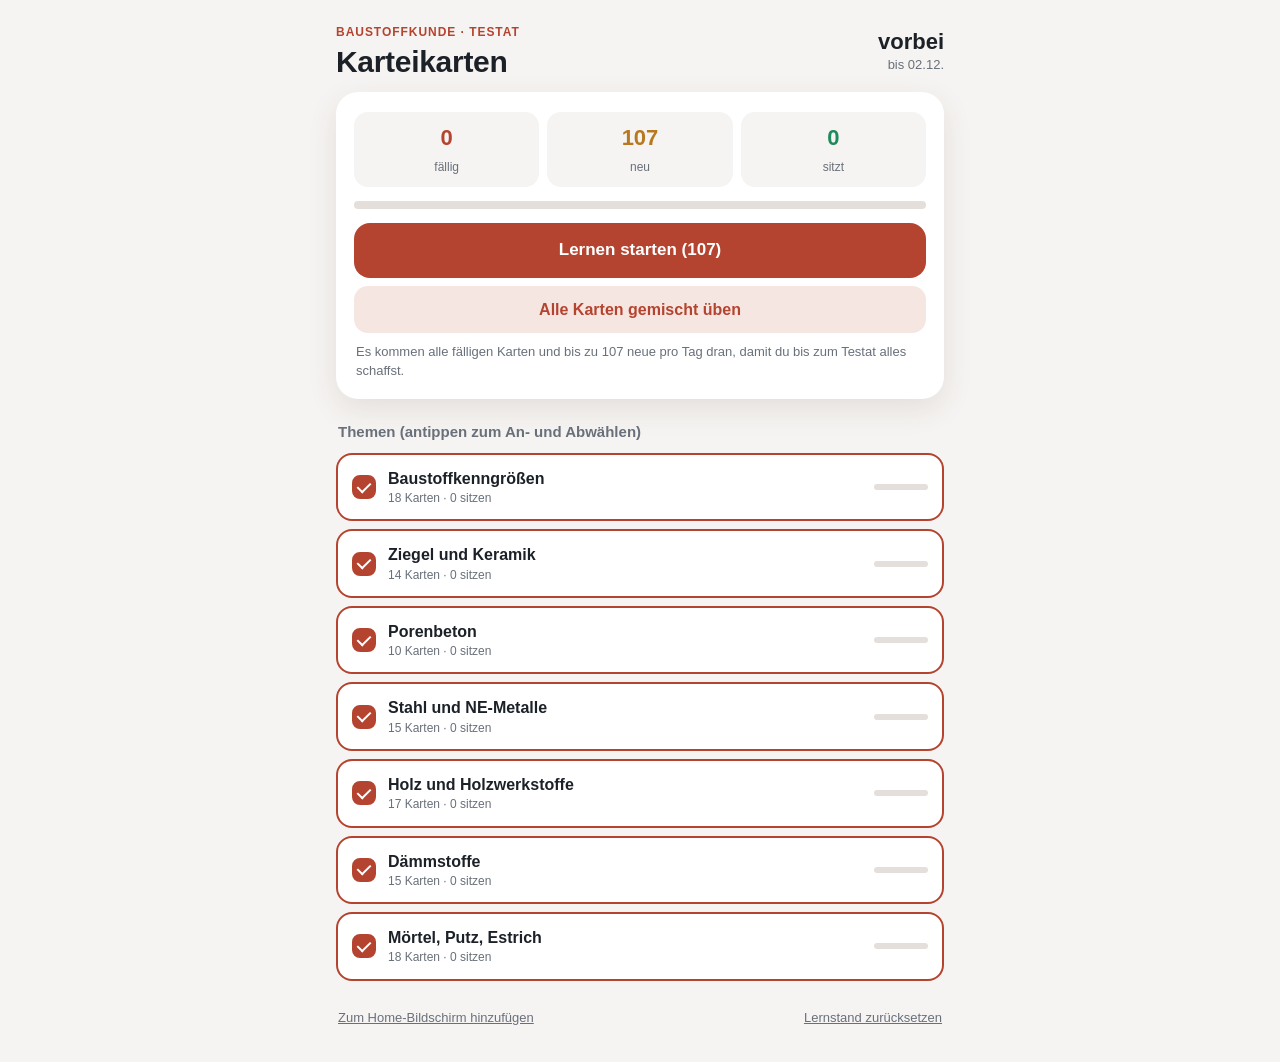
==== karteikarten/index.html @ 339625f4 "Karteikarten fürs Baustoffkunde-Testat als eigene Seite (/karteikarten/) Eigenständige Lernseite mit" ====
<!doctype html>
<html lang="de">
<head>
<meta charset="utf-8">
<meta name="viewport" content="width=device-width, initial-scale=1, viewport-fit=cover">
<title>BK Karteikarten</title>
<meta name="description" content="Karteikarten fürs Baustoffkunde-Testat mit Wiederholung nach Lernstand">
<meta name="theme-color" content="#f6f4f2" media="(prefers-color-scheme: light)">
<meta name="theme-color" content="#16181c" media="(prefers-color-scheme: dark)">
<meta name="apple-mobile-web-app-capable" content="yes">
<meta name="mobile-web-app-capable" content="yes">
<meta name="apple-mobile-web-app-status-bar-style" content="default">
<meta name="apple-mobile-web-app-title" content="BK Karten">
<link rel="apple-touch-icon" href="icon-180.png">
<link rel="icon" href="icon-180.png">
<link rel="manifest" href="manifest.json">
<style>
:root{
  --bg:#f6f4f2; --card:#ffffff; --ink:#1c2128; --muted:#69707a; --line:#e4dfda;
  --acc:#b4442f; --acc-soft:#f6e6e2; --ok:#1f8a5b; --ok-soft:#e1f3ea; --mid:#b7791f; --mid-soft:#f8eed9;
  --bad:#c0392b; --bad-soft:#f9e3e0; --shadow:0 10px 30px rgba(60,40,30,.10);
}
@media (prefers-color-scheme: dark){
  :root{ --bg:#16181c; --card:#22262c; --ink:#eceef1; --muted:#a3a9b2; --line:#33383f;
    --acc:#e0775f; --acc-soft:#3a2723; --ok:#4cc28d; --ok-soft:#1d3329; --mid:#e0a94a; --mid-soft:#382e1c;
    --bad:#ef7a6c; --bad-soft:#3b2421; --shadow:0 10px 30px rgba(0,0,0,.35); }
}
*{box-sizing:border-box;-webkit-tap-highlight-color:transparent}
html,body{margin:0;background:var(--bg);color:var(--ink);font:16px/1.45 -apple-system,BlinkMacSystemFont,"Segoe UI",Roboto,sans-serif}
body{min-height:100vh;min-height:100dvh;padding:env(safe-area-inset-top) 0 env(safe-area-inset-bottom)}
.wrap{max-width:640px;margin:0 auto;padding:18px 16px 28px}
button{font:inherit;color:inherit;cursor:pointer;border:0;background:none}
.view{display:none;animation:fade .35s ease}
.view.on{display:block}
@keyframes fade{from{opacity:0;transform:translateY(8px)}to{opacity:1;transform:none}}

/* Start */
.top{display:flex;align-items:center;justify-content:space-between;gap:12px;margin:6px 0 14px}
.kicker{font-size:12px;letter-spacing:.08em;text-transform:uppercase;color:var(--acc);font-weight:700}
h1{font-size:30px;line-height:1.1;margin:4px 0 0;letter-spacing:-.01em}
.count{font-size:13px;color:var(--muted);text-align:right;line-height:1.3}
.count b{display:block;font-size:22px;color:var(--ink)}
.hero{background:var(--card);border-radius:22px;padding:18px;box-shadow:var(--shadow);margin-bottom:16px}
.stats{display:flex;gap:8px;margin:2px 0 14px}
.stat{flex:1;border-radius:14px;padding:10px 8px;text-align:center;background:var(--bg)}
.stat b{display:block;font-size:22px;font-variant-numeric:tabular-nums}
.stat span{font-size:12px;color:var(--muted)}
.stat.due b{color:var(--acc)} .stat.new b{color:var(--mid)} .stat.done b{color:var(--ok)}
.bar{height:8px;border-radius:8px;background:var(--line);overflow:hidden;margin-bottom:14px}
.bar i{display:block;height:100%;background:linear-gradient(90deg,var(--acc),var(--mid));width:0;transition:width .6s ease}
.big{width:100%;padding:15px;border-radius:16px;background:var(--acc);color:#fff;font-weight:700;font-size:17px;transition:transform .15s}
.big:active{transform:scale(.98)}
.big[disabled]{opacity:.45}
.sub{width:100%;padding:12px;border-radius:14px;margin-top:8px;background:var(--acc-soft);color:var(--acc);font-weight:600}
.hint{font-size:13px;color:var(--muted);margin:10px 2px 0}
h2{font-size:15px;margin:22px 2px 10px;color:var(--muted);font-weight:600}
.topics{display:grid;gap:8px}
.topic{display:flex;align-items:center;gap:12px;background:var(--card);border-radius:16px;padding:12px 14px;text-align:left;border:2px solid transparent;transition:border-color .2s,transform .15s}
.topic:active{transform:scale(.99)}
.topic.sel{border-color:var(--acc)}
.chk{width:24px;height:24px;border-radius:8px;border:2px solid var(--line);flex:none;display:grid;place-items:center;transition:.2s}
.topic.sel .chk{background:var(--acc);border-color:var(--acc)}
.topic.sel .chk:after{content:"";width:6px;height:11px;border:solid #fff;border-width:0 2.5px 2.5px 0;transform:rotate(45deg) translate(-1px,-1px)}
.tn{flex:1;font-weight:600}
.tm{font-size:12px;color:var(--muted);font-weight:500;display:block}
.mini{width:54px;height:6px;border-radius:6px;background:var(--line);overflow:hidden;flex:none}
.mini i{display:block;height:100%;background:var(--ok)}
.links{display:flex;justify-content:space-between;gap:10px;margin-top:22px;font-size:13px}
.links button{color:var(--muted);text-decoration:underline;padding:6px 2px}

/* Lernen */
.lhead{display:flex;align-items:center;gap:10px;margin:4px 0 12px}
.back{width:40px;height:40px;border-radius:12px;background:var(--card);display:grid;place-items:center;box-shadow:var(--shadow);flex:none}
.back svg{width:20px;height:20px}
.prog{flex:1}
.prog .bar{margin:0}
.ptext{font-size:12px;color:var(--muted);margin-top:4px;display:flex;justify-content:space-between}
.stage{perspective:1400px;margin-top:6px}
.fc{position:relative;width:100%;min-height:min(62vh,520px);transform-style:preserve-3d;transition:transform .55s cubic-bezier(.2,.8,.2,1);cursor:pointer}
.fc.flip{transform:rotateY(180deg)}
.face{position:absolute;inset:0;backface-visibility:hidden;-webkit-backface-visibility:hidden;background:var(--card);border-radius:24px;box-shadow:var(--shadow);padding:22px 20px;display:flex;flex-direction:column;overflow:auto}
.face.back2{transform:rotateY(180deg)}
.tag{font-size:12px;font-weight:700;letter-spacing:.06em;text-transform:uppercase;color:var(--acc);display:flex;justify-content:space-between;gap:8px}
.tag em{font-style:normal;color:var(--muted);font-weight:600;text-transform:none;letter-spacing:0}
.q{font-size:22px;font-weight:700;line-height:1.3;margin:auto 0;padding:18px 0}
.tap{font-size:13px;color:var(--muted);text-align:center}
.qs{font-size:15px;font-weight:600;color:var(--muted);margin:10px 0 12px;padding-bottom:12px;border-bottom:1px solid var(--line)}
.a{margin:0;padding-left:1.1em;font-size:17px}
.a li{margin:7px 0}
.a b{color:var(--acc)}
.rate{display:grid;grid-template-columns:repeat(3,1fr);gap:8px;margin-top:14px;opacity:0;transform:translateY(10px);pointer-events:none;transition:.3s}
.rate.on{opacity:1;transform:none;pointer-events:auto}
.rate button{padding:13px 6px;border-radius:15px;font-weight:700;font-size:15px;line-height:1.15;transition:transform .12s}
.rate button:active{transform:scale(.96)}
.rate small{display:block;font-weight:500;font-size:11px;opacity:.8;margin-top:2px}
.r0{background:var(--bad-soft);color:var(--bad)} .r1{background:var(--mid-soft);color:var(--mid)} .r2{background:var(--ok-soft);color:var(--ok)}
.showbtn{margin-top:14px}
.fin{text-align:center;padding:40px 10px}
.fin .em{font-size:56px;line-height:1}
.fin h3{font-size:24px;margin:14px 0 6px}
.fin p{color:var(--muted);margin:0 0 20px}
@media (prefers-reduced-motion: reduce){*{animation:none!important;transition:none!important}}
@media (min-width:700px){ .q{font-size:26px} .a{font-size:18px} }
</style>
</head>
<body>
<div class="wrap">

<section id="home" class="view on">
  <div class="top">
    <div><div class="kicker">Baustoffkunde · Testat</div><h1>Karteikarten</h1></div>
    <div class="count"><b id="days">–</b>bis 02.12.</div>
  </div>
  <div class="hero">
    <div class="stats">
      <div class="stat due"><b id="sDue">0</b><span>fällig</span></div>
      <div class="stat new"><b id="sNew">0</b><span>neu</span></div>
      <div class="stat done"><b id="sKnown">0</b><span>sitzt</span></div>
    </div>
    <div class="bar"><i id="bAll"></i></div>
    <button class="big" id="go">Lernen starten</button>
    <button class="sub" id="free">Alle Karten gemischt üben</button>
    <p class="hint" id="hint"></p>
  </div>
  <h2>Themen (antippen zum An- und Abwählen)</h2>
  <div class="topics" id="topics"></div>
  <div class="links">
    <button id="howto">Zum Home-Bildschirm hinzufügen</button>
    <button id="reset">Lernstand zurücksetzen</button>
  </div>
</section>

<section id="learn" class="view">
  <div class="lhead">
    <button class="back" id="home2" aria-label="Zurück"><svg viewBox="0 0 24 24" fill="none" stroke="currentColor" stroke-width="2.4" stroke-linecap="round" stroke-linejoin="round"><path d="M15 18l-6-6 6-6"/></svg></button>
    <div class="prog"><div class="bar"><i id="bSess"></i></div><div class="ptext"><span id="pLeft"></span><span id="pMode"></span></div></div>
  </div>
  <div id="cardArea">
    <div class="stage"><div class="fc" id="fc">
      <div class="face front"><div class="tag"><span id="tTopic"></span><em id="tBox"></em></div><div class="q" id="tQ"></div><div class="tap">Antippen zum Umdrehen</div></div>
      <div class="face back2"><div class="tag"><span id="tTopic2"></span></div><div class="qs" id="tQ2"></div><ul class="a" id="tA"></ul></div>
    </div></div>
    <button class="big showbtn" id="show">Antwort zeigen</button>
    <div class="rate" id="rate">
      <button class="r0" data-r="0">Nochmal<small>gleich wieder</small></button>
      <button class="r1" data-r="1">Unsicher<small>morgen</small></button>
      <button class="r2" data-r="2">Gewusst<small id="nextInt">später</small></button>
    </div>
  </div>
  <div class="fin" id="doneBox" hidden>
    <div class="em">🎉</div>
    <h3>Für heute geschafft!</h3>
    <p id="doneTxt"></p>
    <button class="big" id="home3">Zur Übersicht</button>
  </div>
</section>

<section id="help" class="view">
  <div class="lhead"><button class="back" id="home4" aria-label="Zurück"><svg viewBox="0 0 24 24" fill="none" stroke="currentColor" stroke-width="2.4" stroke-linecap="round" stroke-linejoin="round"><path d="M15 18l-6-6 6-6"/></svg></button><b>Auf den Home-Bildschirm</b></div>
  <div class="hero">
    <p><b>iPhone / iPad (Safari):</b></p>
    <ol><li>Unten auf das Teilen-Symbol tippen (Quadrat mit Pfeil nach oben).</li><li>„Zum Home-Bildschirm“ wählen.</li><li>„Hinzufügen“ tippen.</li></ol>
    <p><b>Android (Chrome):</b> Menü ⋮ → „Zum Startbildschirm hinzufügen“.</p>
    <p class="hint">Dein Lernstand wird nur auf diesem Gerät gespeichert. Öffne die Karten immer über dasselbe Symbol, dann bleibt alles erhalten. Einmal geladen, klappt es auch offline.</p>
  </div>
</section>

</div>
<script>
const DECKS = [{"key": "01", "name": "Baustoffkenngrößen", "cards": [["Welche drei Dichten unterscheidet man bei Baustoffen?", ["**Reindichte**: Masse / Volumen **ohne** Poren (nur Feststoff)", "**Rohdichte**: Masse / Volumen **mit** Poren (ganzer Körper)", "**Schüttdichte**: Masse / Volumen einer **losen Schüttung** inkl. Zwischenräume", "Immer ρ = m / V, nur das Volumen ist jeweils anders definiert"]], ["Wie hängen Reindichte, Rohdichte und Porosität zusammen?", ["Je mehr Poren, desto weiter liegt die Rohdichte unter der Reindichte", "Ohne Poren: Rohdichte = Reindichte", "Porosität = 1 − Rohdichte / Reindichte"]], ["Was ist die hygroskopische Ausgleichsfeuchte?", ["Feuchtegehalt, den ein poröser Baustoff **aus der Luft** (Wasserdampf) aufnimmt", "Stellt sich im **Gleichgewicht** mit dem Umgebungsklima ein (rel. Luftfeuchte, Temperatur)", "Höhere Luftfeuchte → höhere Ausgleichsfeuchte", "Ohne Kontakt zu flüssigem Wasser (Sorption)"]], ["Porenanteil wird erhöht: Was wird besser bzw. größer?", ["Wärmedämmung ↑ (ruhende Luft in Poren)", "Leichtigkeit / Handhabung ↑ (geringere Rohdichte)", "Bearbeitbarkeit ↑ (sägen, bohren)", "Wasseraufnahme ↑ (bei offenen Poren)"]], ["Porenanteil wird erhöht: Was wird schlechter bzw. kleiner?", ["Rohdichte ↓", "Druckfestigkeit ↓", "Wärmeleitfähigkeit ↓ (das ist gut für die Dämmung!)", "Wärmespeicherfähigkeit ↓", "Schallschutz (Luftschall) ↓", "Frostwiderstand meist ↓"]], ["Steigende Rohdichte: Was passiert mit Wärmedämmung, Wärmeleitfähigkeit und Druckfestigkeit?", ["Wärmedämmung **nimmt ab**", "Wärmeleitfähigkeit **nimmt zu**", "Druckfestigkeit **nimmt zu** (bei sinkender Rohdichte nimmt sie ab)"]], ["Was ist der μ-Wert?", ["**Wasserdampf-Diffusionswiderstandszahl**", "Gibt an, wievielmal dichter ein Stoff gegen Wasserdampf ist als ruhende Luft", "Luft hat μ = 1; je größer μ, desto dampfdichter"]], ["Was ist der sd-Wert?", ["**Wasserdampfdiffusionsäquivalente Luftschichtdicke**: sd = μ · d", "So dick müsste eine ruhende Luftschicht sein, um gleich viel Dampf zu bremsen", "Großer sd-Wert = dampfdicht (Dampfbremse/-sperre)", "Kleiner sd-Wert = diffusionsoffen"]], ["Wie ermittelt man im Labor den sd-Wert eines Anstrichs samt Putz?", ["**Becherverfahren** (Dry-cup / Wet-cup)", "Probe dicht auf ein Prüfgefäß setzen (Ränder abdichten)", "Innen ein anderes Klima als außen (Trockenmittel bzw. Wasser/Salzlösung) → Dampfdruckgefälle", "Gefäß in festen Abständen **wiegen**", "Aus Massenänderung pro Zeit → Diffusionsstrom → μ und sd"]], ["Becherverfahren: Die Probe verliert bzw. gewinnt deutlich an Gewicht. Hoher oder niedriger sd-Wert?", ["Deutliche Gewichtsänderung = viel Dampf geht durch", "→ **niedriger sd-Wert** (diffusionsoffen)", "Kaum Änderung → hoher sd-Wert (dampfdicht)"]], ["Beschreibe die Darr-Wäge-Methode (z. B. feuchter Kalksandstein).", ["Probe entnehmen, luftdicht verpacken, **feucht wiegen**", "Im Trockenschrank bis zur **Massenkonstanz darren**, dann trocken wiegen", "**Feuchtegehalt** = Wasser / Trockenmasse", "Probe danach bis zur Sättigung wässern und wiegen → **Sättigungsfeuchte**", "**Durchfeuchtungsgrad** = Feuchtegehalt / Sättigungsfeuchte"]], ["Feuchtegehalt, Sättigungsfeuchte, Durchfeuchtungsgrad: Was ist was?", ["**Feuchtegehalt**: aktuell enthaltenes Wasser bezogen auf die Trockenmasse", "**Sättigungsfeuchte**: maximal aufnehmbares Wasser (alle zugänglichen Poren voll)", "**Durchfeuchtungsgrad**: wie viel Prozent der möglichen Wassermenge drin sind"]], ["Kapillare Wasseraufnahme vs. Gesamtwasseraufnahme: Unterschied?", ["**Kapillar**: Probe steht mit der Unterseite im Wasser und saugt es hoch, wird regelmäßig gewogen", "**Gesamt (Sättigung)**: Probe wird komplett durchfeuchtet, bis sie nichts mehr aufnimmt"]], ["Welche Einflüsse schädigen Natursteine?", ["**Frost-Tau-Wechsel**: Wasser gefriert in Poren, dehnt sich aus, sprengt", "**Salze**: Kristallisationsdruck in den Poren", "**Saurer Regen / Luftschadstoffe** (z. B. Gipsbildung bei Kalkstein, Marmor)", "Feuchte, Temperaturwechsel", "Biologisch: Algen, Flechten, Wurzeln", "Erosion durch Wind, Wasser, Abrieb"]], ["Welchen Einfluss hat der Faserverlauf auf die Festigkeit?", ["Baustoff ist **anisotrop** (richtungsabhängig)", "**Parallel** zur Faser: hohe Festigkeit", "**Quer** zur Faser: deutlich geringere Festigkeit", "Beispiele: Holz, geschichtetes Gestein (Lagerhaftigkeit)", "→ So einbauen, dass die Hauptlast in Faserrichtung wirkt"]], ["Isotrop vs. anisotrop?", ["**Isotrop**: Eigenschaften in alle Richtungen gleich (z. B. Stahl, Glas)", "**Anisotrop**: richtungsabhängig (z. B. Holz, Schiefer)"]], ["Nenne lastabhängige Verformungen.", ["**Elastisch**: geht nach Entlastung vollständig zurück", "**Plastisch**: bleibt nach Entlastung bestehen", "**Kriechen**: Verformung wächst unter Dauerlast mit der Zeit weiter (z. B. Beton, Holz)", "**Relaxation**: Spannung baut sich bei gleicher Verformung ab"]], ["Nenne lastunabhängige Verformungen.", ["**Schwinden / Quellen**: durch Feuchteabgabe / -aufnahme", "**Temperaturdehnung**: Ausdehnen bei Wärme, Verkürzen bei Kälte", "Chemisch bedingt (z. B. Carbonatisierungsschwinden)"]]]}, {"key": "02", "name": "Ziegel und Keramik", "cards": [["Was sind keramische Baustoffe und wie entstehen sie grundsätzlich?", ["Aus **Ton / Lehm** geformt, getrocknet und **gebrannt**", "Durch das Brennen formstabil und nicht mehr wasserlöslich"]], ["Was passiert beim Sintern?", ["Bei hoher Brenntemperatur schmelzen Teile des Scherbens an", "Die Schmelze **verschließt die Poren** → Scherben wird dicht und fest"]], ["Unter vs. über der Sintergrenze gebrannt: Druckfestigkeit und Wasseraufnahme?", ["Druckfestigkeit: unter = **niedriger** · über = **hoch**", "Wasseraufnahme: unter = **hoch** · über = **niedrig**"]], ["Unter vs. über der Sintergrenze gebrannt: Farbe, Scherbenrohdichte, Wärmeleitfähigkeit?", ["Farbe: unter = **heller** · über = **dunkler**", "Scherbenrohdichte: unter = **niedrig** · über = **hoch**", "Wärmeleitfähigkeit: unter = **niedrig** (dämmt besser) · über = **hoch**"]], ["Irdengut vs. Sinterzeug?", ["**Irdengut**: unter der Sintergrenze gebrannt, porös, saugend (z. B. Mauerziegel, Terrakotta, Steingut)", "**Sinterzeug**: über der Sintergrenze gebrannt, dicht, kaum Wasseraufnahme (z. B. Klinker, Steinzeug, Porzellan)"]], ["Feinkeramik vs. Grobkeramik?", ["**Feinkeramik**: sehr feines, gleichmäßiges Gefüge, Körner mit bloßem Auge nicht erkennbar (Fliesen, Sanitär, Porzellan)", "**Grobkeramik**: gröberes Gefüge, Körner sichtbar (Mauerziegel, Klinker, Dachziegel)"]], ["Wie wird ein Klinker hergestellt?", ["Rohstoffe: **Ton/Lehm** + **Sand** (Magerung) + Wasser, ggf. Zusätze", "Aufbereiten: zerkleinern, mischen, feucht lagern", "Formen: meist **Strangpresse**, Strang abschneiden", "**Trocknen**", "**Brennen über der Sintergrenze** → dichter, harter Scherben", "Langsam abkühlen"]], ["Historischer Mauerziegel vs. wärmedämmender Ziegel: Unterschied und Entwicklungen?", ["Historisch: **Vollziegel**, dicht, schwer, dämmt schlecht", "Heute: leicht, porös, dämmt gut. Entwicklungen:", "**Porosierung**: Ausbrennstoffe (z. B. Sägemehl, Papierfasern) → Poren im Scherben", "**Lochung**: Hochloch-/Gitterlochziegel mit vielen kleinen Luftkammern", "**Dämmstofffüllung** der Kammern (z. B. Perlit, Mineralwolle)", "**Plan geschliffen** → dünne Fugen, weniger Wärmebrücken"]], ["Wie lassen sich die Farben keramischer Produkte beeinflussen?", ["**Rohstoff**: Eisenoxid → rot, Kalk → gelb/hell", "**Brenntemperatur**: höher → dunkler", "**Brennatmosphäre**: oxidierend → rot; reduzierend → bunt, bräunlich bis bläulich-dunkel", "Zusatz von **Metalloxiden** (z. B. Mangan → braun/schwarz)", "**Engoben** (Tonschlämme) und **Glasuren**, Besanden"]], ["Warum können Hochlochziegel heute mit Dünnbettmörtel vermauert werden?", ["Sie werden nach dem Brennen **plan geschliffen** (Planziegel)", "→ sehr maßgenau, ebene Lagerflächen", "Die Fuge muss keine Maßtoleranzen mehr ausgleichen → wenige mm Kleber reichen", "Vorteil: weniger Wärmebrücken, weniger Baufeuchte, schneller"]], ["Wie testest du spontan, ob ein Fassadenstein saugend ist?", ["**Wassertropfen** auf den Stein geben", "Zieht schnell ein (dunkler Fleck) → **saugend**", "Perlt ab / bleibt stehen → **nicht saugend**"]], ["Welche Kenngröße steht für Rutschsicherheit von Fliesen? Erkläre.", ["**Bewertungsgruppe R** (Haftreibewert, R 9 bis R 13)", "Ermittelt auf einer **schiefen Ebene**: bis zu welchem Neigungswinkel man nicht rutscht", "Höhere Gruppe = rutschhemmender", "Barfußbereiche (Dusche, Schwimmbad): zusätzlich **A / B / C**", "Im durchgefliesten Duschbereich höhere Gruppe als im trockenen Raum"]], ["Welche Kenngröße beschreibt, wie dauerhaft eine Fliesenoberfläche bei mechanischer Beanspruchung ist?", ["**Abriebklasse** (Abriebgruppe, v. a. bei glasierten Fliesen)", "Hängt von Glasurhärte und Beanspruchung ab", "Niedrige Klasse: wenig begangene Räume · hohe Klasse: Flure, öffentliche Bereiche"]], ["Dünnbett- vs. Dickbettverfahren beim Fliesen?", ["**Dünnbett**: ebener Untergrund, Kleber vollflächig dünn aufgekämmt", "**Dickbett**: unebener Untergrund, jede Fliese mit Mörtelbatzen angesetzt → gleicht Unebenheiten aus"]]]}, {"key": "03", "name": "Porenbeton", "cards": [["Aus welchen Rohstoffen besteht Porenbeton?", ["**Quarzsand** (fein gemahlen)", "**Kalk** und/oder **Zement** (Bindemittel), ggf. Gips/Anhydrit", "**Wasser**", "**Aluminiumpulver / -paste** als Treibmittel"]], ["Beschreibe die Herstellung von Porenbetonsteinen.", ["Rohstoffe zu einer Suspension **mischen** und in Formen gießen", "Aluminium reagiert → **Wasserstoff** → Gasblasen, Masse **treibt auf** (Poren)", "Masse **steift an** → Rohblock", "Mit **Drähten schneiden** → sehr exakte Maße", "Im **Autoklaven** unter Dampfdruck und Hitze härten", "Fertige Steine trocknen und verpacken"]], ["Warum dämmt Porenbeton so gut?", ["Sehr viele kleine, gleichmäßig verteilte **Luftporen**", "Ruhende Luft leitet Wärme schlecht → geringe Rohdichte, geringe Wärmeleitfähigkeit"]], ["Erkläre: Porenbeton-Planstein DIN 4165 – PP2 – 0,35 – 449 x 300 x 249", ["**PP** = Porenbeton-**Planstein**", "**2** = Druckfestigkeitsklasse", "**0,35** = Rohdichteklasse (kg/dm³)", "**449 x 300 x 249** = Länge x Breite x Höhe in mm", "DIN 4165 = zugehörige Norm"]], ["Warum können Porenbeton-Plansteine mit Dünnbettmörtel (ca. 2 mm) geklebt werden statt mit dicker Mörtelfuge?", ["Durch das **Drahtschneiden** sind sie sehr **maßgenau** (Planstein)", "Ebene Lagerflächen, keine Toleranzen auszugleichen", "Vorteil: weniger Wärmebrücken, weniger Feuchte, schneller, homogenes Mauerwerk", "Stoßfugen oft knirsch mit Nut und Feder, ohne Mörtel"]], ["Vorteile von Porenbeton gegenüber Kalksandstein?", ["Viel **bessere Wärmedämmung** → monolithische Außenwand ohne Zusatzdämmung möglich", "**Leichter** → größere Formate, einfache Handhabung", "**Leicht bearbeitbar** (sägen, fräsen, bohren mit Handwerkzeug)", "Diffusionsoffen, nicht brennbar, großes Systemangebot"]], ["Nachteile von Porenbeton gegenüber Kalksandstein?", ["Geringere **Druckfestigkeit**", "Schlechterer **Schallschutz** (wenig Masse)", "Geringere **Wärmespeicherung**", "Empfindlicher gegen Stoß / Kantenabbruch, Dübel halten schlechter"]], ["Mineralisches WDVS (Porenbeton/Mineralschaum) dämmt schlechter und ist teurer als EPS. Warum trotzdem?", ["**Nicht brennbar** → besserer Brandschutz", "**Diffusionsoffen, kapillaraktiv** → feuchteregulierend", "Ökologisch, **rückbaubar, recycelbar**, kein problematischer Abfall", "Mineralisch/alkalisch → weniger Algenbewuchs", "Formstabil, robust, langlebig; passt zum mineralischen Untergrund"]], ["Was ist ein System-Baustoff?", ["Ganzes Gebäude aus **einem aufeinander abgestimmten Produktsystem**", "Wandsteine, Stürze, U-Schalen, Decken- und Dachelemente, Ergänzungssteine, passender Mörtel und Putz", "Vorteile: einheitlicher Untergrund, weniger Wärmebrücken, einfache Planung, schneller Bau"]], ["Welche Produkte gibt es aus Porenbeton?", ["Plansteine, Planblöcke, Planbauplatten, Wandelemente", "Ausgleichs-/Kimmsteine, Stürze, U-Schalen (verlorene Schalung)", "Decken-, Dach- und Treppenelemente", "WDVS-Platten und Innendämmplatten"]]]}, {"key": "04", "name": "Stahl und NE-Metalle", "cards": [["Was ist eine Legierung?", ["Metall, dem durch **Zusammenschmelzen** weitere Elemente zugesetzt werden (Metalle oder Nichtmetalle)", "Ziel: Eigenschaften gezielt ändern (Festigkeit, Korrosion, Verarbeitbarkeit)", "Beispiele: Stahl = Eisen + Kohlenstoff · Messing = Kupfer + Zink · Bronze = Kupfer + Zinn"]], ["Was unterscheidet Stahl und Gusseisen?", ["Unterschied: **Kohlenstoffgehalt**", "**Stahl**: wenig C (unter ca. 2 %) → zäh, schmied-/walzbar, gut schweißbar", "**Gusseisen**: viel C (über ca. 2 %) → spröde, nur gießbar, hohe Druck-, geringe Zugfestigkeit"]], ["Was ist Korrosion?", ["**Elektrochemische Reaktion** des Metalls mit der Umgebung (Wasser + Sauerstoff)", "Bei Stahl: Rost, poröse Schicht, Volumenzunahme, Querschnittsverlust"]], ["Nenne Maßnahmen zum aktiven Korrosionsschutz.", ["Eingriff in den Korrosionsvorgang selbst:", "**Werkstoffwahl / Legierung** (nichtrostender Stahl)", "**Kathodischer Schutz**: Opferanode oder Fremdstrom", "**Konstruktiv**: Wasser ablaufen lassen, keine Spalten/Wassersäcke, Belüftung", "Kontakt unterschiedlich edler Metalle vermeiden"]], ["Nenne Maßnahmen zum passiven Korrosionsschutz.", ["Stahl vom angreifenden Medium **trennen**:", "**Beschichtungen / Anstriche**", "**Verzinken** (Feuerverzinken; Zink wirkt zusätzlich als Opfer)", "Kunststoffummantelung, Pulverbeschichtung", "**Betondeckung** (alkalisches Milieu schützt Bewehrung)"]], ["Warum rostet Bewehrungsstahl im Beton zunächst nicht, später aber doch?", ["Beton ist **alkalisch** → Passivschicht auf dem Stahl", "**Carbonatisierung** (CO₂ senkt Alkalität) oder **Chloride** (Tausalz, Meer) zerstören den Schutz"]], ["Was ist Kontaktkorrosion?", ["Zwei **unterschiedlich edle Metalle** berühren sich + Feuchtigkeit (Elektrolyt)", "Das **unedlere** Metall löst sich auf (z. B. Zink neben Kupfer)"]], ["Welche Legierungselemente erhöhen die Korrosionsbeständigkeit von Stahl?", ["**Chrom** (wichtigstes, bildet dichte Passivschicht)", "**Nickel**", "**Molybdän**", "**Kupfer** (wetterfester Stahl)"]], ["Nenne Verfahren zur Erhöhung der Feuerwiderstandsklasse von Stahlbauteilen.", ["**Verkleidung** mit Brandschutzplatten (z. B. Gipskarton)", "**Dämmschichtbildende Anstriche** (schäumen bei Hitze auf)", "**Brandschutzputze / Spritzputze**", "**Betonummantelung**, Kammerbeton, Verbundbau", "Wassergefüllte Hohlprofile (Kühlung), Überdimensionierung"]], ["Warum braucht Stahl Brandschutz, obwohl er nicht brennt?", ["Stahl verliert bei hohen Temperaturen **stark an Festigkeit**", "Hohe Wärmeleitfähigkeit → wird schnell durchgehend heiß → Versagen"]], ["Nenne Stahlerzeugnisse im Bauwesen.", ["**Profile**: I-, H-, U-, L-Träger", "**Hohlprofile / Rohre**", "**Betonstahl** (Stäbe, Matten) und **Spannstahl**", "**Bleche**, Trapezbleche", "**Drähte, Seile**, Schrauben, Anker, Verbindungsmittel", "Spundwände, Gerüstrohre"]], ["Vorteile von Stahl?", ["**Hohe Festigkeit** bei geringem Eigengewicht → schlanke Bauteile, große Spannweiten", "Zäh / duktil (kündigt Versagen an)", "Vorfertigung, **schnelle Montage**, demontierbar", "Gleichmäßige Qualität, schweißbar", "**Recycelbar**"]], ["Nachteile von Stahl?", ["**Korrosion** → Schutz nötig", "**Brandverhalten**: Festigkeit sinkt bei Hitze stark", "Hohe **Wärmeleitfähigkeit** → Wärmebrücken", "Energieintensive Herstellung, Preis", "Schlanke Bauteile: Knick- und Beulgefahr"]], ["Was sind NE-Metalle? Beispiele.", ["**Nichteisenmetalle**: alle Metalle außer Eisen und Legierungen mit Eisen als Hauptbestandteil", "Im Bau: Aluminium, Kupfer, Zink (Titanzink), Blei, Messing, Bronze"]], ["Nenne Metalle, die durch Verwitterung eine Schutzschicht bilden.", ["**Kupfer**: grüne **Patina** (basische Kupfersalze), sehr dauerhaft", "**Zink / Titanzink**: graue Zinkcarbonat-Schicht", "**Aluminium**: dünne, dichte **Oxidschicht** (sofort an Luft)", "**Blei**: Bleicarbonat-Schicht", "**Wetterfester Stahl** (Cortenstahl): dichte, festhaftende Rostschicht"]]]}, {"key": "05", "name": "Holz und Holzwerkstoffe", "cards": [["Warum quillt und schwindet Holz?", ["Holz ist **hygroskopisch**: nimmt Feuchte aus der Luft auf und gibt sie ab", "Es stellt sich eine **Ausgleichsfeuchte** passend zum Raumklima ein", "Feuchteänderung in den Zellwänden → Maßänderung"]], ["Was ist der Fasersättigungsbereich?", ["Zustand, in dem die **Zellwände voll mit Wasser** gesättigt sind, die Zellhohlräume aber leer", "**Darunter**: Holz quillt und schwindet", "**Darüber** (freies Wasser in den Zellhohlräumen): keine Maßänderung mehr"]], ["Dielen mit 16 M.-% Holzfeuchte kommen in einen geheizten Wohnraum. Quellen oder Schwinden?", ["**Schwinden**", "Im geheizten Raum ist die Ausgleichsfeuchte deutlich niedriger → das Holz trocknet weiter"]], ["Als Bauleitung: Wie gehst du mit den zu feuchten Dielen (16 M.-%) um? Welche Ausgleichsfeuchte erwartest du?", ["**Nicht sofort verlegen**: Dielen im Raum unter Nutzungsbedingungen (geheizt) lagern und **akklimatisieren** lassen", "Holzfeuchte nachmessen, erst bei Erreichen der Zielfeuchte verlegen; sonst reklamieren", "Erwartete Ausgleichsfeuchte geheizt: **etwa 9 M.-%**", "Grund: sonst schwinden die Dielen nach dem Verlegen → **Fugen, Schüsselung, Risse**"]], ["Faustregel: Wie hängt die Ausgleichsfeuchte von Holz mit dem Einbauort zusammen?", ["Je geschützter und wärmer, desto **trockener**:", "geschlossen + geheizt → am niedrigsten", "geschlossen + ungeheizt → etwas höher", "offen, aber überdacht → höher", "voll bewittert → am höchsten"]], ["Wie unterschiedlich schwindet Holz in den drei Richtungen?", ["**axial : radial : tangential ≈ 1 : 10 : 20**", "Längs zur Faser fast gar nicht", "Radial (zum Kern hin) deutlich", "Tangential (entlang der Jahrringe) am stärksten, etwa doppelt so viel wie radial"]], ["Wie verformen sich Bretter beim Schwinden (nur Kontur)?", ["**Seitenbrett**: schüsselt; die **kernabgewandte** (linke) Seite wird **hohl**", "Merksatz: Jahrringe wollen sich „gerade strecken“", "**Kern-/Mittelbrett**: bleibt eben, wird zu den Rändern hin **dünner**", "**Kantholz mit schrägen Jahrringen**: wird zur **Raute**", "Rundholz/Kantholz mit Kern: **Schwindrisse** zum Kern hin"]], ["Was unterscheidet Kern- und Splintholz?", ["**Splintholz**: außen, jung, leitet Wasser und Nährstoffe, meist heller, feuchter, **wenig dauerhaft** (immer schlechteste Klasse)", "**Kernholz**: innen, abgestorbene Zellen mit **eingelagerten Inhaltsstoffen** (Gerbstoffe, Harze), oft dunkler, härter, **dauerhafter**", "Beispiele Kernholzbäume: Eiche, Lärche, Kiefer, Robinie"]], ["Nenne Holzwerkstoffe (Platten, Matten, Verbund) und ihre Einsatzgebiete.", ["**Hartfaserplatte**: Schrankrückwand", "**Spanplatte**: Möbel, Verlegeplatten, Trockenbau", "**OSB-Platte**: aussteifende Beplankung im Holzrahmenbau, Unterböden", "**Sperrholz / Multiplex**: Möbel, Schalung", "**MDF**: Möbel, Türen, Innenausbau", "**Brettschichtholz (BSH)**: Träger mit großen Spannweiten", "**Brettsperrholz**: Wand- und Deckenscheiben", "**Holzfaserdämmplatte / Holzwolle-Leichtbauplatte**: Dämmung, Putzträger, Akustik"]], ["Nach welchen Kriterien wird Bauschnittholz visuell sortiert?", ["**Äste** (Größe, Anzahl)", "**Faserneigung**", "**Risse** (Schwindrisse, Blitz-/Frostrisse, Ringschäle)", "**Baumkante** (Waldkante)", "**Krümmung / Verdrehung**", "**Jahrringbreite**", "Verfärbung, Pilz- und Insektenbefall, Druckholz, Mistelbefall", "Ergebnis: Sortierklasse (gering / üblich / überdurchschnittlich tragfähig)"]], ["Wie schützt man unbehandeltes Holz außen vor Fäulnis?", ["**Konstruktiver Holzschutz**:", "Abstand zum **Erdboden** und Schutz vor **Spritzwasser**", "Großer **Dachüberstand**, Abdeckungen mit **Gefälle**", "**Hirnholz** schützen/abdecken, Wasser schnell ableiten (Tropfkanten)", "Gute **Belüftung**, damit es abtrocknen kann", "Trockenes Holz einbauen, **dauerhafte Holzart / Kernholz** wählen"]], ["Wie sieht ein guter Anschluss einer Holzstütze im Außenbereich aus?", ["Stütze **nicht direkt** auf Boden/Fundament", "Auf einem **Stahlfuß / Stützenschuh** aufgeständert, **Abstand** zum Boden (Spritzwasser)", "**Luftspalt** unter dem Hirnholz, kein stehendes Wasser", "Oberes Hirnholz abdecken bzw. abschrägen"]], ["Was sind Dauerhaftigkeitsklassen?", ["Einteilung von Holz nach Widerstand gegen **holzzerstörende Pilze**", "Von **1 = sehr dauerhaft** (z. B. Robinie) bis **5 = nicht dauerhaft** (z. B. Buche)", "Gilt für **Kernholz**; Splintholz ist immer Klasse 5"]], ["Welches Holz empfiehlst du für einen Terrassenbelag? Begründung.", ["Holz einer **hohen Dauerhaftigkeitsklasse** (Kernholz), z. B. **Robinie** oder **Eiche**", "Alternativ: thermisch/chemisch modifiziertes Holz", "Grund: Belag ist dauerhaft **bewittert**, oft feucht, bodennah → hohe Pilzgefahr", "Dauerhaftes Holz hält ohne chemischen Holzschutz lange", "Heimisch statt Tropenholz → ökologischer (sonst FSC-zertifiziert)"]], ["Eichenparkett in A-Sortierung: einige sehr helle und dunklere Lamellen. Bedeutung und Reaktion?", ["Helle Lamellen deuten auf **Splintholz** hin", "Splint ist weicher, weniger dauerhaft und farblich abweichend; in hoher Sortierung nicht zulässig", "→ **Mangel**: Lieferung **reklamieren / zurückweisen** bzw. aussortieren, **nicht verlegen**", "Begründung: mit dem Einbau gilt die Ware als angenommen; Sortierung entspricht nicht der Ausschreibung"]], ["Was ist Thermoholz? Vor- und Nachteil.", ["Holz durch **Hitze** (ohne Sauerstoff) behandelt", "+ nimmt weniger Wasser auf → **dauerhafter**, maßstabiler", "− **spröder**, verliert Festigkeit → **kein Konstruktionsholz**"]], ["Konstruktiver vs. chemischer Holzschutz?", ["**Konstruktiv**: Planung/Ausführung hält Holz trocken (Vorrang!)", "**Chemisch**: Holzschutzmittel gegen Pilze und Insekten, nur wenn nötig"]]]}, {"key": "06", "name": "Dämmstoffe", "cards": [["Gegen was dämmen wir?", ["**Wärme**: Wärmeverlust im Winter, Überhitzung im Sommer", "**Schall**: Luft- und Trittschall", "**Brand** (Brandschutz)", "Abgrenzung: gegen Feuchte wird **abgedichtet**, nicht gedämmt"]], ["Warum dämmen Dämmstoffe?", ["Sie schließen viel **ruhende Luft** (oder Gas) in Poren/Fasern ein", "Ruhende Luft leitet Wärme sehr schlecht"]], ["Was bedeutet λ bzw. die Wärmeleitgruppe (WLG)?", ["**λ (Wärmeleitfähigkeit)**: wie gut ein Stoff Wärme leitet, in W/(mK)", "**Kleineres λ = bessere Dämmung**", "WLG 030 bedeutet λ = 0,030 W/(mK)"]], ["Dämmstoff mit λ = 0,040 oder WLG 030? Wahl und Begründung.", ["**WLG 030**, denn λ = 0,030 ist kleiner als 0,040", "→ leitet weniger Wärme", "Bei gleicher Dicke besserer U-Wert, bei gleichem U-Wert dünnere Dämmung"]], ["70er-Jahre-Haus mit 5 cm Hohlschicht: Lohnt sich eine Hohlraumdämmung?", ["**Ja, meist**: die ungedämmte Luftschicht dämmt kaum", "Schon wenige Zentimeter Dämmstoff verbessern den U-Wert **stark** (größter Effekt bei den ersten cm)", "Günstig: **Einblasen** durch Bohrlöcher, Fassade bleibt, kein Gerüst", "Aber: 5 cm ist der **Grenzbereich** → nur nach Voruntersuchung"]], ["Klinkerfassade: Welche Voruntersuchungen vor einer Hohlraumdämmung (außer Endoskopie)?", ["**Fugen** intakt? **Risse**?", "**Wasseraufnahme** der Vorsatzschale (Schlagregenschutz)", "Vorhandene **Feuchteschäden / Schimmel**", "Ausreichende **Luftschichtdicke**, Zustand der **Maueranker**", "Wärmebrücken rechnerisch prüfen"]], ["Putzfassade: Welche Voruntersuchungen vor einer Hohlraumdämmung?", ["**sd-Wert** des Putzes (Bohrkern) → darf nicht zu dampfdicht sein", "**Risse**, Feuchteschäden / Schimmel", "Luftschichtdicke, Schichtenaufbau, Wärmebrücken"]], ["Was prüft man bei der Endoskopie der Hohlschicht?", ["Ist die Luftschicht **durchgängig**?", "**Mörtelreste**, durchbindende Steine (Wärmebrücken)?", "Anzahl und Zustand der **Maueranker**, Feuchtesperren"]], ["Vor- und Nachteile der Kerndämmung (zweischaliges Mauerwerk)?", ["+ bauphysikalisch optimal (Dämmung zwischen tragender Wand und Vorsatzschale)", "− bei Durchfeuchtung Gefahr der **Umkehrdiffusion**", "− teurer als eine monolithische, wärmedämmende Wand (Porenbeton, porosierter Ziegel)"]], ["Nenne Kriterien für die Auswahl eines Dämmstoffs.", ["**Wärmeleitfähigkeit λ**", "**Brandverhalten** (Baustoffklasse)", "**Rohdichte** / Wärmespeicherfähigkeit", "**Druckfestigkeit** / Belastbarkeit", "**Diffusionswiderstand μ**, Feuchteverhalten", "Schallschutz, Ökobilanz/Entsorgung, Preis, Gesundheit"]], ["Verbauter Dämmstoff ist nass geworden. Was tust du und warum?", ["**Ursache finden und beseitigen**", "Dämmstoff **ausbauen und ersetzen** (oder nachweislich trocknen)", "Grund: **Wasser leitet Wärme viel besser als Luft** → Dämmwirkung bricht ein", "Außerdem: **Schimmel**, Fäulnis, Zusammensacken, Folgeschäden an der Konstruktion"]], ["Warum wählt man manchmal bewusst einen Dämmstoff mit größerem λ und höherer Dichte?", ["**Sommerlicher Wärmeschutz**: speichert Wärme, Hitze kommt verzögert an (z. B. Holzfaser im Dach)", "**Schallschutz** durch mehr Masse", "**Druckbelastbarkeit** (unter Estrich, Perimeter)", "Brandschutz, Feuchteregulierung"]], ["Vorteile von Dämmstoffen aus nachwachsenden Rohstoffen?", ["**Ökologisch**, speichern CO₂, wenig Herstellungsenergie", "Gute **Wärmespeicherung** → sommerlicher Wärmeschutz", "**Feuchteregulierend**, diffusionsoffen", "Angenehm zu verarbeiten, gut zu entsorgen"]], ["Nachteile von Dämmstoffen aus nachwachsenden Rohstoffen?", ["Meist etwas **schlechteres λ** → dickere Schichten", "**Brennbar** → Brandschutzzusätze nötig", "**Feuchteempfindlich** (Schimmel, Fäulnis), Schädlinge", "Oft **teurer**, teils Zusätze (Borsalz, Kunststoff-Stützfasern)"]], ["Teile Dämmstoffe nach Rohstoff ein (mit Beispielen).", ["**Mineralisch**: Mineralwolle (Glas-/Steinwolle), Schaumglas, Perlit, Mineralschaum", "**Synthetisch**: EPS, XPS, PUR/PIR", "**Nachwachsend**: Holzfaser, Zellulose, Hanf, Flachs, Kork, Schafwolle, Stroh", "**Hochleistung**: Vakuumdämmung, Aerogel"]]]}, {"key": "07", "name": "Mörtel, Putz, Estrich", "cards": [["Nenne mineralische Bindemittel für Mörtel.", ["**Zement**", "**Baukalk** (Luftkalk, hydraulischer Kalk)", "**Gips / Anhydrit** (Calciumsulfat)", "**Magnesiabinder**", "(Lehm)"]], ["Luftbindemittel vs. hydraulisches Bindemittel?", ["**Luftbindemittel** (Luftkalk, Gips): erhärten nur an der Luft, nicht wasserbeständig", "**Hydraulisch** (Zement, hydraulischer Kalk): erhärten auch unter Wasser und bleiben wasserbeständig"]], ["Unterscheide Mörtel nach dem Ort der Einbringung.", ["**Mauermörtel**", "**Putzmörtel**", "**Estrichmörtel**", "**Fugenmörtel**", "(dazu Kleber-/Ansetzmörtel, Vergussmörtel)"]], ["Welche Mauermörtelarten gibt es?", ["**Normalmauermörtel**", "**Leichtmauermörtel**: dämmt besser, für wärmedämmendes Mauerwerk", "**Dünnbettmörtel**: für maßgenaue Plansteine"]], ["Baustellenmörtel vs. Werkmörtel?", ["**Baustellenmörtel**: auf der Baustelle gemischt", "**Werkmörtel**: im Werk hergestellt (Trocken- oder Frischmörtel) → gleichmäßige Qualität"]], ["Welche Aufgaben übernimmt der Fugenmörtel in einer Fassade?", ["Schutz vor **Schlagregen**, Wasser ableiten", "**Kraftübertragung** zwischen den Steinen", "Ausgleich von **Maßtoleranzen**", "Aufnahme von **Bewegungen/Spannungen**", "**Optik** / Gestaltung, Schutz des Mauermörtels"]], ["Welche Aufgaben hat Putz?", ["**Witterungsschutz** (Schlagregen)", "Untergrund **ebnen**, Gestaltung", "Innen: **Feuchteregulierung**", "Ggf. Brand-, Schall- oder Wärmeschutz (Dämmputz)"]], ["Wie lautet die Putzregel?", ["**„Weich auf hart“**: Putzlagen werden vom Untergrund nach außen **weniger fest** (höchstens gleich fest)", "Oberputz weniger fest als Unterputz", "Grund: Spannungen (Schwinden, Temperatur) werden nach außen abgebaut; harter Oberputz auf weichem Unterputz reißt und platzt ab"]], ["Was tun bei schwierigem Putzgrund (Mischmauerwerk, wechselnde Putzdicke)?", ["**Putzbewehrung**: Gewebe im oberen Drittel einbetten, muss **alkalibeständig** sein", "Oder **Putzträger** (eigenständiges Bauteil, das den Putz trägt)"]], ["Vorteile eines Sanierputzes?", ["Für **feuchtes, salzbelastetes** Mauerwerk", "Sehr porös, **wasserabweisend**, aber **diffusionsoffen**", "Verdunstungszone liegt **im Putz** → Salze kristallisieren in den Poren", "Oberfläche bleibt **trocken**, keine Ausblühungen und Abplatzungen"]], ["Nachteile eines Sanierputzes?", ["Salzspeicher ist **irgendwann voll** → Putz muss erneuert werden", "Behebt die **Feuchteursache nicht** (Abdichtung zusätzlich nötig)", "Teuer, nur als abgestimmtes **System**, keine dichten Anstriche darauf"]], ["Sanierputz vs. Feuchteregulierungsputz?", ["**Sanierputz**: lagert Salze im Putz **ein**", "**Feuchteregulierungsputz**: lässt Salze an die Oberfläche wandern, dort abbürsten/abwaschen"]], ["Was ist ein Estrich und welche Aufgaben hat er?", ["Dünne Fußbodenschicht auf einem **tragenden Untergrund**", "Ebene Fläche für den Belag oder direkt nutzbar", "**Lastverteilung**, Höhenausgleich, Leitungen, Fußbodenheizung, Trittschallschutz"]], ["Welche Estrichaufbauten unterscheidet man?", ["**Verbundestrich**: fest mit dem Untergrund verbunden", "**Estrich auf Trennschicht**: durch Folie vom Untergrund getrennt", "**Schwimmender Estrich**: auf Dämmschicht, ohne Verbindung zu Untergrund und Wänden", "**Heizestrich**: mit Fußbodenheizung (meist schwimmend)"]], ["Üblicher Estrichaufbau im Mehrfamilienhaus? (Skizze von unten nach oben)", ["**Schwimmender Estrich**:", "Rohdecke", "(Ausgleich für Leitungen) + **Trittschalldämmung** (ggf. Wärmedämmung)", "**Trennlage** (Folie)", "**Estrich**", "Belag", "Seitlich: **Randdämmstreifen** an allen Wänden"]], ["Wozu dient der Randdämmstreifen?", ["Trennt den Estrich von den **Wänden**", "Verhindert **Schallbrücken** (Trittschall in die Wände)", "Ermöglicht **Bewegungen** des Estrichs (Schwinden, Wärme)"]], ["Warum darf Estrich nicht fugenlos von einem Raum in den nächsten übergehen?", ["Estrich **schwindet** und bewegt sich bei Temperaturwechsel (v. a. Heizestrich)", "Im schmalen **Türdurchgang** konzentrieren sich die Spannungen → **wilde Risse**", "Deshalb dort **Bewegungs- oder Scheinfuge** (auch getrennte Heizkreise)", "Zusätzlich: verhindert **Schallübertragung** zwischen Räumen/Wohnungen"]], ["Estricharten nach Bindemittel?", ["**Zementestrich (CT)**: robust, feuchtebeständig, lange Trocknung, schwindet", "**Calciumsulfat-/Anhydritestrich (CA)**: wenig Schwinden, große fugenlose Flächen, gut fließfähig, aber **nicht feuchtebeständig**", "**Magnesiaestrich (MA)**: Industrie, fußwarm", "**Gussasphaltestrich (AS)**: heiß eingebaut, sofort belastbar, wasserdicht, keine Trocknungszeit"]]]}];
const EXAM = new Date(2026, 11, 2);
const KEY = "bkkarten-v1";
const INTERVALS = [0, 1, 2, 4, 7, 14]; // Tage je Stufe
const CARDS = [];
DECKS.forEach((d, ti) => d.cards.forEach((c, i) => CARDS.push({ id: d.key + "-" + (i + 1), t: ti, q: c[0], a: c[1] })));

const $ = s => document.querySelector(s);
const today = () => { const n = new Date(); return Math.floor((Date.UTC(n.getFullYear(), n.getMonth(), n.getDate())) / 864e5); };
let S = load();
function load() {
  let s = null;
  try { s = JSON.parse(localStorage.getItem(KEY)); } catch (e) {}
  if (!s || typeof s !== "object") s = {};
  s.c = s.c || {}; s.sel = Array.isArray(s.sel) ? s.sel : DECKS.map((_, i) => i);
  return s;
}
function save() { try { localStorage.setItem(KEY, JSON.stringify(S)); } catch (e) {} }
const st = id => S.c[id];
const isNew = c => !st(c.id);
const isDue = c => st(c.id) && st(c.id).due <= today();
const isKnown = c => st(c.id) && st(c.id).box >= 3;
const md = s => s.replace(/&/g, "&amp;").replace(/</g, "&lt;").replace(/\*\*(.+?)\*\*/g, "<b>$1</b>");

function show(v) { document.querySelectorAll(".view").forEach(x => x.classList.toggle("on", x.id === v)); window.scrollTo(0, 0); }

function renderHome() {
  const sel = CARDS.filter(c => S.sel.includes(c.t));
  $("#sDue").textContent = sel.filter(isDue).length;
  $("#sNew").textContent = sel.filter(isNew).length;
  $("#sKnown").textContent = sel.filter(isKnown).length;
  const seen = CARDS.filter(c => !isNew(c)).length;
  $("#bAll").style.width = (100 * CARDS.filter(isKnown).length / CARDS.length) + "%";
  const d = Math.round((Date.UTC(EXAM.getFullYear(), EXAM.getMonth(), EXAM.getDate()) / 864e5) - today());
  $("#days").textContent = d > 1 ? d + " Tage" : d === 1 ? "morgen" : d === 0 ? "heute!" : "vorbei";
  const q = buildQueue(false);
  $("#go").disabled = !q.length || !S.sel.length;
  $("#go").textContent = q.length ? `Lernen starten (${q.length})` : "Heute nichts mehr fällig";
  const nNew = sel.filter(isNew).length;
  $("#hint").textContent = !S.sel.length ? "Wähle unten mindestens ein Thema aus."
    : q.length ? `Es kommen alle fälligen Karten und bis zu ${newPerDay()} neue pro Tag dran, damit du bis zum Testat alles schaffst.`
    : nNew ? "Gut gemacht! Morgen kommen die nächsten neuen Karten." : "Alles wiederholt. Zum Üben kannst du trotzdem alle Karten gemischt durchgehen.";
  const box = $("#topics"); box.innerHTML = "";
  DECKS.forEach((d, i) => {
    const cs = CARDS.filter(c => c.t === i), k = cs.filter(isKnown).length;
    const b = document.createElement("button");
    b.className = "topic" + (S.sel.includes(i) ? " sel" : "");
    b.innerHTML = `<span class="chk"></span><span class="tn">${d.name}<span class="tm">${cs.length} Karten · ${k} sitzen</span></span><span class="mini"><i style="width:${100 * k / cs.length}%"></i></span>`;
    b.onclick = () => { S.sel = S.sel.includes(i) ? S.sel.filter(x => x !== i) : [...S.sel, i].sort(); save(); renderHome(); };
    box.appendChild(b);
  });
}
function newPerDay() {
  const d = Math.max(1, Math.round((Date.UTC(EXAM.getFullYear(), EXAM.getMonth(), EXAM.getDate()) / 864e5) - today()) - 1);
  const left = CARDS.filter(isNew).length;
  return Math.max(20, Math.ceil(left / d));
}
function shuffle(a) { for (let i = a.length - 1; i > 0; i--) { const j = Math.floor(Math.random() * (i + 1)); [a[i], a[j]] = [a[j], a[i]]; } return a; }
function buildQueue(all) {
  const sel = CARDS.filter(c => S.sel.includes(c.t));
  if (all) return shuffle(sel.slice());
  const due = shuffle(sel.filter(isDue));
  const introduced = S.newDay === today() ? (S.newCount || 0) : 0;
  const nw = sel.filter(isNew).slice(0, Math.max(0, newPerDay() - introduced));
  return due.concat(nw);
}

let Q = [], total = 0, free = false, cur = null, flipped = false;
function start(all) {
  free = all; Q = buildQueue(all); total = Q.length;
  if (!total) return;
  $("#pMode").textContent = all ? "Freies Üben" : "Lernen";
  $("#doneBox").hidden = true; $("#cardArea").hidden = false;
  show("learn"); next();
}
function next() {
  if (!Q.length) return finish();
  cur = Q.shift(); flipped = false;
  const fc = $("#fc"); fc.style.transition = "none"; fc.classList.remove("flip"); void fc.offsetWidth; fc.style.transition = "";
  const d = DECKS[cur.t];
  $("#tTopic").textContent = $("#tTopic2").textContent = d.name;
  const s = st(cur.id);
  $("#tBox").textContent = !s ? "neu" : s.box >= 3 ? "sitzt" : "Wiederholung";
  $("#tQ").textContent = cur.q; $("#tQ2").textContent = cur.q;
  $("#tA").innerHTML = cur.a.map(x => "<li>" + md(x) + "</li>").join("");
  $("#rate").classList.remove("on"); $("#show").hidden = false;
  const box = s ? s.box : 0;
  const ni = INTERVALS[Math.min(box + 1, 5)];
  $("#nextInt").textContent = free ? "weiter" : ni === 1 ? "morgen" : "in " + ni + " Tagen";
  const done = total - Q.length - 1;
  $("#bSess").style.width = (100 * done / total) + "%";
  $("#pLeft").textContent = `${Q.length + 1} übrig`;
}
function flip() {
  if (!cur) return;
  flipped = !flipped; $("#fc").classList.toggle("flip", flipped);
  if (flipped) { $("#rate").classList.add("on"); $("#show").hidden = true; }
}
function rate(r) {
  if (!cur) return;
  const t = today();
  let s = st(cur.id);
  if (!s) { s = { box: 0, due: t }; if (!free) { if (S.newDay !== t) { S.newDay = t; S.newCount = 0; } S.newCount++; } }
  if (r === 0) { s.box = 0; s.due = t; Q.splice(Math.min(3, Q.length), 0, cur); }
  else if (r === 1) { s.box = Math.max(1, Math.min(s.box, 2)); s.due = t + 1; }
  else { s.box = Math.min(s.box + 1, 5); s.due = t + INTERVALS[s.box]; }
  S.c[cur.id] = s; save();
  next();
}
function finish() {
  cur = null;
  $("#bSess").style.width = "100%"; $("#pLeft").textContent = "fertig";
  $("#cardArea").hidden = true; $("#doneBox").hidden = false;
  const k = CARDS.filter(isKnown).length;
  $("#doneTxt").textContent = free ? "Alle ausgewählten Karten einmal durch." : `${k} von ${CARDS.length} Karten sitzen schon. Morgen geht es weiter.`;
}
$("#fc").onclick = flip; $("#show").onclick = flip;
document.querySelectorAll("#rate button").forEach(b => b.onclick = e => { e.stopPropagation(); rate(+b.dataset.r); });
$("#go").onclick = () => start(false);
$("#free").onclick = () => start(true);
["#home2", "#home3", "#home4"].forEach(s => $(s).onclick = () => { renderHome(); show("home"); });
$("#howto").onclick = () => show("help");
$("#reset").onclick = () => { if (confirm("Wirklich den ganzen Lernstand löschen?")) { S = { c: {}, sel: S.sel }; save(); renderHome(); } };
document.addEventListener("keydown", e => {
  if (!$("#learn").classList.contains("on") || !cur) return;
  if (e.key === " " || e.key === "Enter") { e.preventDefault(); flip(); }
  else if (flipped && ["1", "2", "3"].includes(e.key)) rate(+e.key - 1);
});
document.addEventListener("visibilitychange", () => { if (!document.hidden && $("#home").classList.contains("on")) renderHome(); });
renderHome();
if ("serviceWorker" in navigator) navigator.serviceWorker.register("sw.js").catch(() => {});
</script>
</body>
</html>
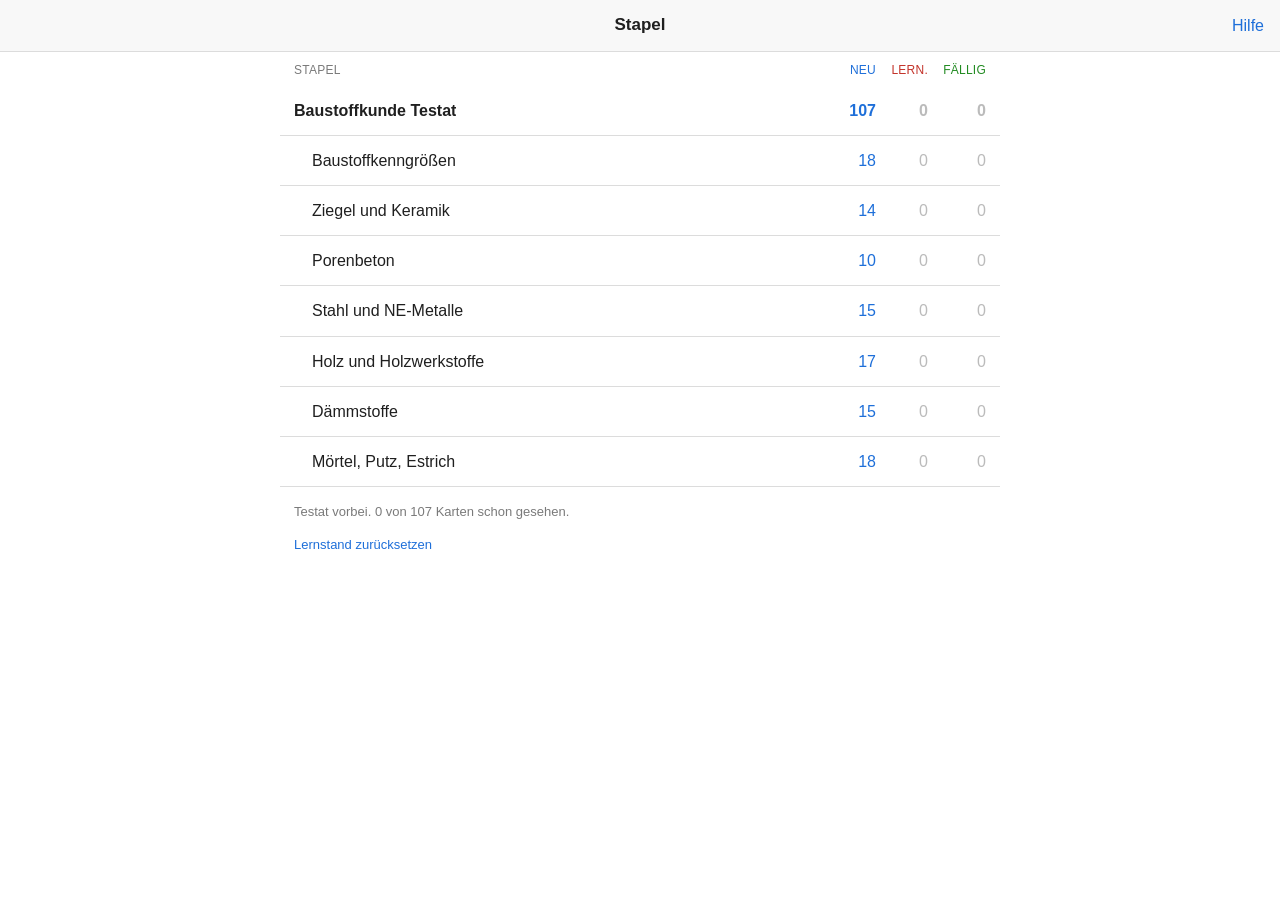
==== commit 5e8d7043: "Karteikarten-Seite im Anki-Stil Stapelliste mit Neu/Lernen/Fällig, Übersicht pro Stapel, Lernansicht" ====
--- a/karteikarten/index.html
+++ b/karteikarten/index.html
@@ -5,8 +5,8 @@
 <meta name="viewport" content="width=device-width, initial-scale=1, viewport-fit=cover">
 <title>BK Karteikarten</title>
 <meta name="description" content="Karteikarten fürs Baustoffkunde-Testat mit Wiederholung nach Lernstand">
-<meta name="theme-color" content="#f6f4f2" media="(prefers-color-scheme: light)">
-<meta name="theme-color" content="#16181c" media="(prefers-color-scheme: dark)">
+<meta name="theme-color" content="#f8f8f8" media="(prefers-color-scheme: light)">
+<meta name="theme-color" content="#2c2c2c" media="(prefers-color-scheme: dark)">
 <meta name="apple-mobile-web-app-capable" content="yes">
 <meta name="mobile-web-app-capable" content="yes">
 <meta name="apple-mobile-web-app-status-bar-style" content="default">
@@ -16,287 +16,295 @@
 <link rel="manifest" href="manifest.json">
 <style>
 :root{
-  --bg:#f6f4f2; --card:#ffffff; --ink:#1c2128; --muted:#69707a; --line:#e4dfda;
-  --acc:#b4442f; --acc-soft:#f6e6e2; --ok:#1f8a5b; --ok-soft:#e1f3ea; --mid:#b7791f; --mid-soft:#f8eed9;
-  --bad:#c0392b; --bad-soft:#f9e3e0; --shadow:0 10px 30px rgba(60,40,30,.10);
+  --bg:#ffffff; --bar:#f8f8f8; --ink:#1f1f1f; --muted:#7a7a7a; --line:#dcdcdc; --row:#ffffff; --rowsel:#eef4ff;
+  --new:#1e6fd9; --learn:#c3332a; --due:#228b22; --btn:#f2f2f2; --btnline:#cfcfcf; --link:#1e6fd9;
 }
 @media (prefers-color-scheme: dark){
-  :root{ --bg:#16181c; --card:#22262c; --ink:#eceef1; --muted:#a3a9b2; --line:#33383f;
-    --acc:#e0775f; --acc-soft:#3a2723; --ok:#4cc28d; --ok-soft:#1d3329; --mid:#e0a94a; --mid-soft:#382e1c;
-    --bad:#ef7a6c; --bad-soft:#3b2421; --shadow:0 10px 30px rgba(0,0,0,.35); }
+  :root{ --bg:#2c2c2c; --bar:#232323; --ink:#e8e8e8; --muted:#a0a0a0; --line:#444; --row:#2c2c2c; --rowsel:#34404f;
+    --new:#5aa2ff; --learn:#ff6b60; --due:#5fd35f; --btn:#3a3a3a; --btnline:#555; --link:#6fb0ff; }
 }
 *{box-sizing:border-box;-webkit-tap-highlight-color:transparent}
-html,body{margin:0;background:var(--bg);color:var(--ink);font:16px/1.45 -apple-system,BlinkMacSystemFont,"Segoe UI",Roboto,sans-serif}
-body{min-height:100vh;min-height:100dvh;padding:env(safe-area-inset-top) 0 env(safe-area-inset-bottom)}
-.wrap{max-width:640px;margin:0 auto;padding:18px 16px 28px}
+html,body{margin:0;background:var(--bg);color:var(--ink);font:16px/1.45 -apple-system,BlinkMacSystemFont,"Segoe UI",Roboto,Arial,sans-serif}
+body{min-height:100vh;min-height:100dvh;display:flex;flex-direction:column}
 button{font:inherit;color:inherit;cursor:pointer;border:0;background:none}
-.view{display:none;animation:fade .35s ease}
-.view.on{display:block}
-@keyframes fade{from{opacity:0;transform:translateY(8px)}to{opacity:1;transform:none}}
-
-/* Start */
-.top{display:flex;align-items:center;justify-content:space-between;gap:12px;margin:6px 0 14px}
-.kicker{font-size:12px;letter-spacing:.08em;text-transform:uppercase;color:var(--acc);font-weight:700}
-h1{font-size:30px;line-height:1.1;margin:4px 0 0;letter-spacing:-.01em}
-.count{font-size:13px;color:var(--muted);text-align:right;line-height:1.3}
-.count b{display:block;font-size:22px;color:var(--ink)}
-.hero{background:var(--card);border-radius:22px;padding:18px;box-shadow:var(--shadow);margin-bottom:16px}
-.stats{display:flex;gap:8px;margin:2px 0 14px}
-.stat{flex:1;border-radius:14px;padding:10px 8px;text-align:center;background:var(--bg)}
-.stat b{display:block;font-size:22px;font-variant-numeric:tabular-nums}
-.stat span{font-size:12px;color:var(--muted)}
-.stat.due b{color:var(--acc)} .stat.new b{color:var(--mid)} .stat.done b{color:var(--ok)}
-.bar{height:8px;border-radius:8px;background:var(--line);overflow:hidden;margin-bottom:14px}
-.bar i{display:block;height:100%;background:linear-gradient(90deg,var(--acc),var(--mid));width:0;transition:width .6s ease}
-.big{width:100%;padding:15px;border-radius:16px;background:var(--acc);color:#fff;font-weight:700;font-size:17px;transition:transform .15s}
-.big:active{transform:scale(.98)}
-.big[disabled]{opacity:.45}
-.sub{width:100%;padding:12px;border-radius:14px;margin-top:8px;background:var(--acc-soft);color:var(--acc);font-weight:600}
-.hint{font-size:13px;color:var(--muted);margin:10px 2px 0}
-h2{font-size:15px;margin:22px 2px 10px;color:var(--muted);font-weight:600}
-.topics{display:grid;gap:8px}
-.topic{display:flex;align-items:center;gap:12px;background:var(--card);border-radius:16px;padding:12px 14px;text-align:left;border:2px solid transparent;transition:border-color .2s,transform .15s}
-.topic:active{transform:scale(.99)}
-.topic.sel{border-color:var(--acc)}
-.chk{width:24px;height:24px;border-radius:8px;border:2px solid var(--line);flex:none;display:grid;place-items:center;transition:.2s}
-.topic.sel .chk{background:var(--acc);border-color:var(--acc)}
-.topic.sel .chk:after{content:"";width:6px;height:11px;border:solid #fff;border-width:0 2.5px 2.5px 0;transform:rotate(45deg) translate(-1px,-1px)}
-.tn{flex:1;font-weight:600}
-.tm{font-size:12px;color:var(--muted);font-weight:500;display:block}
-.mini{width:54px;height:6px;border-radius:6px;background:var(--line);overflow:hidden;flex:none}
-.mini i{display:block;height:100%;background:var(--ok)}
-.links{display:flex;justify-content:space-between;gap:10px;margin-top:22px;font-size:13px}
-.links button{color:var(--muted);text-decoration:underline;padding:6px 2px}
+.view{display:none;flex:1;flex-direction:column;min-height:100vh;min-height:100dvh}
+.view.on{display:flex}
+
+/* Kopfleiste */
+.nav{position:sticky;top:0;z-index:5;background:var(--bar);border-bottom:1px solid var(--line);
+  padding:calc(env(safe-area-inset-top) + 8px) 12px 8px;display:flex;align-items:center;gap:8px;min-height:52px}
+.nav h1{flex:1;margin:0;font-size:17px;font-weight:600;text-align:center;white-space:nowrap;overflow:hidden;text-overflow:ellipsis}
+.nav .nb{min-width:64px;color:var(--link);font-size:16px;padding:6px 4px;text-align:left;display:flex;align-items:center;gap:2px}
+.nav .nb.r{text-align:right;justify-content:flex-end}
+.nav .nb svg{width:20px;height:20px}
+.main{flex:1;width:100%;max-width:720px;margin:0 auto}
+
+/* Stapelliste */
+.dl-head{display:grid;grid-template-columns:1fr 52px 52px 58px;padding:10px 14px 6px;font-size:12px;color:var(--muted);text-transform:uppercase;letter-spacing:.02em}
+.dl-head span{text-align:right}
+.deck{display:grid;grid-template-columns:1fr 52px 52px 58px;align-items:center;width:100%;padding:13px 14px;border-bottom:1px solid var(--line);background:var(--row);text-align:left}
+.deck:active{background:var(--rowsel)}
+.deck.parent{font-weight:600}
+.deck.child .dn{padding-left:18px}
+.dn{display:flex;align-items:center;gap:6px;min-width:0}
+.dn span{overflow:hidden;text-overflow:ellipsis;white-space:nowrap}
+.deck.off .dn span{color:var(--muted);text-decoration:line-through}
+.n{text-align:right;font-variant-numeric:tabular-nums}
+.c-new{color:var(--new)} .c-learn{color:var(--learn)} .c-due{color:var(--due)}
+.n.z{color:var(--muted);opacity:.5}
+.foot{padding:16px 14px calc(env(safe-area-inset-bottom) + 20px);font-size:13px;color:var(--muted)}
+.foot p{margin:0 0 10px}
+.foot button{color:var(--link);padding:4px 0;margin-right:18px}
+
+/* Übersicht */
+.ov{padding:28px 20px;text-align:center}
+.ov h2{font-size:22px;margin:0 0 20px;font-weight:600}
+.ovt{display:inline-grid;grid-template-columns:auto auto;gap:6px 22px;text-align:left;font-size:17px;margin-bottom:26px}
+.ovt b{font-variant-numeric:tabular-nums;text-align:right}
+.abtn{display:inline-block;min-width:200px;padding:12px 22px;border-radius:8px;background:var(--btn);border:1px solid var(--btnline);font-size:17px;font-weight:500}
+.abtn:active{filter:brightness(.93)}
+.abtn[disabled]{opacity:.45}
+.ovnote{color:var(--muted);font-size:14px;margin:18px auto 0;max-width:420px}
+.tog{margin-top:26px;font-size:14px;color:var(--link)}
 
 /* Lernen */
-.lhead{display:flex;align-items:center;gap:10px;margin:4px 0 12px}
-.back{width:40px;height:40px;border-radius:12px;background:var(--card);display:grid;place-items:center;box-shadow:var(--shadow);flex:none}
-.back svg{width:20px;height:20px}
-.prog{flex:1}
-.prog .bar{margin:0}
-.ptext{font-size:12px;color:var(--muted);margin-top:4px;display:flex;justify-content:space-between}
-.stage{perspective:1400px;margin-top:6px}
-.fc{position:relative;width:100%;min-height:min(62vh,520px);transform-style:preserve-3d;transition:transform .55s cubic-bezier(.2,.8,.2,1);cursor:pointer}
-.fc.flip{transform:rotateY(180deg)}
-.face{position:absolute;inset:0;backface-visibility:hidden;-webkit-backface-visibility:hidden;background:var(--card);border-radius:24px;box-shadow:var(--shadow);padding:22px 20px;display:flex;flex-direction:column;overflow:auto}
-.face.back2{transform:rotateY(180deg)}
-.tag{font-size:12px;font-weight:700;letter-spacing:.06em;text-transform:uppercase;color:var(--acc);display:flex;justify-content:space-between;gap:8px}
-.tag em{font-style:normal;color:var(--muted);font-weight:600;text-transform:none;letter-spacing:0}
-.q{font-size:22px;font-weight:700;line-height:1.3;margin:auto 0;padding:18px 0}
-.tap{font-size:13px;color:var(--muted);text-align:center}
-.qs{font-size:15px;font-weight:600;color:var(--muted);margin:10px 0 12px;padding-bottom:12px;border-bottom:1px solid var(--line)}
-.a{margin:0;padding-left:1.1em;font-size:17px}
-.a li{margin:7px 0}
-.a b{color:var(--acc)}
-.rate{display:grid;grid-template-columns:repeat(3,1fr);gap:8px;margin-top:14px;opacity:0;transform:translateY(10px);pointer-events:none;transition:.3s}
-.rate.on{opacity:1;transform:none;pointer-events:auto}
-.rate button{padding:13px 6px;border-radius:15px;font-weight:700;font-size:15px;line-height:1.15;transition:transform .12s}
-.rate button:active{transform:scale(.96)}
-.rate small{display:block;font-weight:500;font-size:11px;opacity:.8;margin-top:2px}
-.r0{background:var(--bad-soft);color:var(--bad)} .r1{background:var(--mid-soft);color:var(--mid)} .r2{background:var(--ok-soft);color:var(--ok)}
-.showbtn{margin-top:14px}
-.fin{text-align:center;padding:40px 10px}
-.fin .em{font-size:56px;line-height:1}
-.fin h3{font-size:24px;margin:14px 0 6px}
-.fin p{color:var(--muted);margin:0 0 20px}
-@media (prefers-reduced-motion: reduce){*{animation:none!important;transition:none!important}}
-@media (min-width:700px){ .q{font-size:26px} .a{font-size:18px} }
+.card{flex:1;padding:24px 20px 140px;font-size:20px;line-height:1.5;text-align:center;overflow-wrap:anywhere}
+.card .q{font-size:21px}
+.card hr{border:0;border-top:1px solid var(--line);margin:20px 0}
+.card ul{text-align:left;display:inline-block;max-width:600px;margin:0;padding-left:1.2em;font-size:18px}
+.card li{margin:6px 0}
+.card .tp{font-size:12px;color:var(--muted);margin-bottom:18px}
+.bb{position:fixed;left:0;right:0;bottom:0;background:var(--bar);border-top:1px solid var(--line);padding:8px 10px calc(env(safe-area-inset-bottom) + 10px)}
+.cnt{text-align:center;font-size:15px;margin:0 0 8px;font-variant-numeric:tabular-nums}
+.cnt span{padding:0 3px}
+.cnt .cur{text-decoration:underline;font-weight:700}
+.showa{display:block;width:100%;max-width:520px;margin:0 auto;padding:13px;border-radius:8px;background:var(--btn);border:1px solid var(--btnline);font-size:17px}
+.ease{display:none;grid-template-columns:repeat(4,1fr);gap:6px;max-width:620px;margin:0 auto}
+.ease.on{display:grid}
+.ease button{padding:7px 2px 10px;border-radius:8px;background:var(--btn);border:1px solid var(--btnline);font-size:15px;line-height:1.25}
+.ease button small{display:block;font-size:12px;color:var(--muted);margin-bottom:2px}
+.ease .e0{color:var(--learn)} .ease .e1{color:var(--ink)} .ease .e2{color:var(--due)} .ease .e3{color:var(--new)}
+.ease button:active,.showa:active{filter:brightness(.92)}
+.fin{padding:60px 20px;text-align:center}
+.fin h2{font-weight:600;font-size:22px;margin:0 0 10px}
+.fin p{color:var(--muted);margin:0 0 24px}
+.help{padding:20px}
+.help ol{padding-left:1.2em}
 </style>
 </head>
 <body>
-<div class="wrap">
-
-<section id="home" class="view on">
-  <div class="top">
-    <div><div class="kicker">Baustoffkunde · Testat</div><h1>Karteikarten</h1></div>
-    <div class="count"><b id="days">–</b>bis 02.12.</div>
-  </div>
-  <div class="hero">
-    <div class="stats">
-      <div class="stat due"><b id="sDue">0</b><span>fällig</span></div>
-      <div class="stat new"><b id="sNew">0</b><span>neu</span></div>
-      <div class="stat done"><b id="sKnown">0</b><span>sitzt</span></div>
+
+<section id="decks" class="view on">
+  <div class="nav"><span class="nb"></span><h1>Stapel</h1><button class="nb r" id="toHelp">Hilfe</button></div>
+  <div class="main">
+    <div class="dl-head"><div>Stapel</div><span class="c-new">Neu</span><span class="c-learn">Lern.</span><span class="c-due">Fällig</span></div>
+    <div id="list"></div>
+    <div class="foot">
+      <p id="days"></p>
+      <button id="reset">Lernstand zurücksetzen</button>
     </div>
-    <div class="bar"><i id="bAll"></i></div>
-    <button class="big" id="go">Lernen starten</button>
-    <button class="sub" id="free">Alle Karten gemischt üben</button>
-    <p class="hint" id="hint"></p>
-  </div>
-  <h2>Themen (antippen zum An- und Abwählen)</h2>
-  <div class="topics" id="topics"></div>
-  <div class="links">
-    <button id="howto">Zum Home-Bildschirm hinzufügen</button>
-    <button id="reset">Lernstand zurücksetzen</button>
   </div>
 </section>
 
-<section id="learn" class="view">
-  <div class="lhead">
-    <button class="back" id="home2" aria-label="Zurück"><svg viewBox="0 0 24 24" fill="none" stroke="currentColor" stroke-width="2.4" stroke-linecap="round" stroke-linejoin="round"><path d="M15 18l-6-6 6-6"/></svg></button>
-    <div class="prog"><div class="bar"><i id="bSess"></i></div><div class="ptext"><span id="pLeft"></span><span id="pMode"></span></div></div>
+<section id="over" class="view">
+  <div class="nav"><button class="nb" id="ovBack"><svg viewBox="0 0 24 24" fill="none" stroke="currentColor" stroke-width="2.4" stroke-linecap="round" stroke-linejoin="round"><path d="M15 18l-6-6 6-6"/></svg>Stapel</button><h1 id="ovTitle"></h1><span class="nb r"></span></div>
+  <div class="main ov">
+    <h2 id="ovName"></h2>
+    <div class="ovt">
+      <span>Neu:</span><b class="c-new" id="oNew">0</b>
+      <span>Lernen:</span><b class="c-learn" id="oLearn">0</b>
+      <span>Wiederholen:</span><b class="c-due" id="oDue">0</b>
+    </div><br>
+    <button class="abtn" id="study">Jetzt lernen</button><br>
+    <button class="abtn" id="cram" style="margin-top:10px">Alle Karten üben</button>
+    <p class="ovnote" id="ovNote"></p>
+    <button class="tog" id="ovTog"></button>
   </div>
-  <div id="cardArea">
-    <div class="stage"><div class="fc" id="fc">
-      <div class="face front"><div class="tag"><span id="tTopic"></span><em id="tBox"></em></div><div class="q" id="tQ"></div><div class="tap">Antippen zum Umdrehen</div></div>
-      <div class="face back2"><div class="tag"><span id="tTopic2"></span></div><div class="qs" id="tQ2"></div><ul class="a" id="tA"></ul></div>
-    </div></div>
-    <button class="big showbtn" id="show">Antwort zeigen</button>
-    <div class="rate" id="rate">
-      <button class="r0" data-r="0">Nochmal<small>gleich wieder</small></button>
-      <button class="r1" data-r="1">Unsicher<small>morgen</small></button>
-      <button class="r2" data-r="2">Gewusst<small id="nextInt">später</small></button>
+</section>
+
+<section id="rev" class="view">
+  <div class="nav"><button class="nb" id="rvBack"><svg viewBox="0 0 24 24" fill="none" stroke="currentColor" stroke-width="2.4" stroke-linecap="round" stroke-linejoin="round"><path d="M15 18l-6-6 6-6"/></svg>Stapel</button><h1 id="rvTitle"></h1><span class="nb r"></span></div>
+  <div class="card" id="card"></div>
+  <div class="fin" id="fin" hidden><h2>Glückwunsch!</h2><p id="finTxt">Du hast diesen Stapel für heute fertig gelernt.</p><button class="abtn" id="finBack">Zurück zu den Stapeln</button></div>
+  <div class="bb" id="bb">
+    <div class="cnt"><span class="c-new" id="cNew">0</span>+<span class="c-learn" id="cLearn">0</span>+<span class="c-due" id="cDue">0</span></div>
+    <button class="showa" id="showA">Antwort zeigen</button>
+    <div class="ease" id="ease">
+      <button class="e0" data-r="0"><small id="i0"></small>Nochmal</button>
+      <button class="e1" data-r="1"><small id="i1"></small>Schwer</button>
+      <button class="e2" data-r="2"><small id="i2"></small>Gut</button>
+      <button class="e3" data-r="3"><small id="i3"></small>Einfach</button>
     </div>
   </div>
-  <div class="fin" id="doneBox" hidden>
-    <div class="em">🎉</div>
-    <h3>Für heute geschafft!</h3>
-    <p id="doneTxt"></p>
-    <button class="big" id="home3">Zur Übersicht</button>
+</section>
+
+<section id="help" class="view">
+  <div class="nav"><button class="nb" id="hBack"><svg viewBox="0 0 24 24" fill="none" stroke="currentColor" stroke-width="2.4" stroke-linecap="round" stroke-linejoin="round"><path d="M15 18l-6-6 6-6"/></svg>Stapel</button><h1>Hilfe</h1><span class="nb r"></span></div>
+  <div class="main help">
+    <p><b>So lernst du:</b> Stapel antippen → „Jetzt lernen“. Frage beantworten, „Antwort zeigen“, dann ehrlich bewerten:</p>
+    <ul>
+      <li><b class="c-learn">Nochmal</b>: nicht gewusst, kommt gleich wieder</li>
+      <li><b>Schwer</b>: mit Mühe gewusst, kommt morgen wieder</li>
+      <li><b class="c-due">Gut</b>: gewusst, kommt in ein paar Tagen wieder</li>
+      <li><b class="c-new">Einfach</b>: sofort gewusst, kommt erst viel später wieder</li>
+    </ul>
+    <p>Die Zahlen bedeuten: <b class="c-new">blau</b> = neue Karten heute, <b class="c-learn">rot</b> = gerade in Lernphase, <b class="c-due">grün</b> = heute zu wiederholen. Neue Karten werden so verteilt, dass du bis zum 02.12. alle gesehen hast.</p>
+    <p><b>Auf den Home-Bildschirm (iPhone):</b></p>
+    <ol><li>Seite in Safari öffnen.</li><li>Teilen-Symbol (Quadrat mit Pfeil) antippen.</li><li>„Zum Home-Bildschirm“ → „Hinzufügen“.</li></ol>
+    <p style="color:var(--muted);font-size:14px">Dein Lernstand bleibt nur auf diesem Gerät. Öffne die Karten immer über dasselbe Symbol. Einmal geladen, geht es auch offline.</p>
   </div>
 </section>
 
-<section id="help" class="view">
-  <div class="lhead"><button class="back" id="home4" aria-label="Zurück"><svg viewBox="0 0 24 24" fill="none" stroke="currentColor" stroke-width="2.4" stroke-linecap="round" stroke-linejoin="round"><path d="M15 18l-6-6 6-6"/></svg></button><b>Auf den Home-Bildschirm</b></div>
-  <div class="hero">
-    <p><b>iPhone / iPad (Safari):</b></p>
-    <ol><li>Unten auf das Teilen-Symbol tippen (Quadrat mit Pfeil nach oben).</li><li>„Zum Home-Bildschirm“ wählen.</li><li>„Hinzufügen“ tippen.</li></ol>
-    <p><b>Android (Chrome):</b> Menü ⋮ → „Zum Startbildschirm hinzufügen“.</p>
-    <p class="hint">Dein Lernstand wird nur auf diesem Gerät gespeichert. Öffne die Karten immer über dasselbe Symbol, dann bleibt alles erhalten. Einmal geladen, klappt es auch offline.</p>
-  </div>
-</section>
-
-</div>
 <script>
 const DECKS = [{"key": "01", "name": "Baustoffkenngrößen", "cards": [["Welche drei Dichten unterscheidet man bei Baustoffen?", ["**Reindichte**: Masse / Volumen **ohne** Poren (nur Feststoff)", "**Rohdichte**: Masse / Volumen **mit** Poren (ganzer Körper)", "**Schüttdichte**: Masse / Volumen einer **losen Schüttung** inkl. Zwischenräume", "Immer ρ = m / V, nur das Volumen ist jeweils anders definiert"]], ["Wie hängen Reindichte, Rohdichte und Porosität zusammen?", ["Je mehr Poren, desto weiter liegt die Rohdichte unter der Reindichte", "Ohne Poren: Rohdichte = Reindichte", "Porosität = 1 − Rohdichte / Reindichte"]], ["Was ist die hygroskopische Ausgleichsfeuchte?", ["Feuchtegehalt, den ein poröser Baustoff **aus der Luft** (Wasserdampf) aufnimmt", "Stellt sich im **Gleichgewicht** mit dem Umgebungsklima ein (rel. Luftfeuchte, Temperatur)", "Höhere Luftfeuchte → höhere Ausgleichsfeuchte", "Ohne Kontakt zu flüssigem Wasser (Sorption)"]], ["Porenanteil wird erhöht: Was wird besser bzw. größer?", ["Wärmedämmung ↑ (ruhende Luft in Poren)", "Leichtigkeit / Handhabung ↑ (geringere Rohdichte)", "Bearbeitbarkeit ↑ (sägen, bohren)", "Wasseraufnahme ↑ (bei offenen Poren)"]], ["Porenanteil wird erhöht: Was wird schlechter bzw. kleiner?", ["Rohdichte ↓", "Druckfestigkeit ↓", "Wärmeleitfähigkeit ↓ (das ist gut für die Dämmung!)", "Wärmespeicherfähigkeit ↓", "Schallschutz (Luftschall) ↓", "Frostwiderstand meist ↓"]], ["Steigende Rohdichte: Was passiert mit Wärmedämmung, Wärmeleitfähigkeit und Druckfestigkeit?", ["Wärmedämmung **nimmt ab**", "Wärmeleitfähigkeit **nimmt zu**", "Druckfestigkeit **nimmt zu** (bei sinkender Rohdichte nimmt sie ab)"]], ["Was ist der μ-Wert?", ["**Wasserdampf-Diffusionswiderstandszahl**", "Gibt an, wievielmal dichter ein Stoff gegen Wasserdampf ist als ruhende Luft", "Luft hat μ = 1; je größer μ, desto dampfdichter"]], ["Was ist der sd-Wert?", ["**Wasserdampfdiffusionsäquivalente Luftschichtdicke**: sd = μ · d", "So dick müsste eine ruhende Luftschicht sein, um gleich viel Dampf zu bremsen", "Großer sd-Wert = dampfdicht (Dampfbremse/-sperre)", "Kleiner sd-Wert = diffusionsoffen"]], ["Wie ermittelt man im Labor den sd-Wert eines Anstrichs samt Putz?", ["**Becherverfahren** (Dry-cup / Wet-cup)", "Probe dicht auf ein Prüfgefäß setzen (Ränder abdichten)", "Innen ein anderes Klima als außen (Trockenmittel bzw. Wasser/Salzlösung) → Dampfdruckgefälle", "Gefäß in festen Abständen **wiegen**", "Aus Massenänderung pro Zeit → Diffusionsstrom → μ und sd"]], ["Becherverfahren: Die Probe verliert bzw. gewinnt deutlich an Gewicht. Hoher oder niedriger sd-Wert?", ["Deutliche Gewichtsänderung = viel Dampf geht durch", "→ **niedriger sd-Wert** (diffusionsoffen)", "Kaum Änderung → hoher sd-Wert (dampfdicht)"]], ["Beschreibe die Darr-Wäge-Methode (z. B. feuchter Kalksandstein).", ["Probe entnehmen, luftdicht verpacken, **feucht wiegen**", "Im Trockenschrank bis zur **Massenkonstanz darren**, dann trocken wiegen", "**Feuchtegehalt** = Wasser / Trockenmasse", "Probe danach bis zur Sättigung wässern und wiegen → **Sättigungsfeuchte**", "**Durchfeuchtungsgrad** = Feuchtegehalt / Sättigungsfeuchte"]], ["Feuchtegehalt, Sättigungsfeuchte, Durchfeuchtungsgrad: Was ist was?", ["**Feuchtegehalt**: aktuell enthaltenes Wasser bezogen auf die Trockenmasse", "**Sättigungsfeuchte**: maximal aufnehmbares Wasser (alle zugänglichen Poren voll)", "**Durchfeuchtungsgrad**: wie viel Prozent der möglichen Wassermenge drin sind"]], ["Kapillare Wasseraufnahme vs. Gesamtwasseraufnahme: Unterschied?", ["**Kapillar**: Probe steht mit der Unterseite im Wasser und saugt es hoch, wird regelmäßig gewogen", "**Gesamt (Sättigung)**: Probe wird komplett durchfeuchtet, bis sie nichts mehr aufnimmt"]], ["Welche Einflüsse schädigen Natursteine?", ["**Frost-Tau-Wechsel**: Wasser gefriert in Poren, dehnt sich aus, sprengt", "**Salze**: Kristallisationsdruck in den Poren", "**Saurer Regen / Luftschadstoffe** (z. B. Gipsbildung bei Kalkstein, Marmor)", "Feuchte, Temperaturwechsel", "Biologisch: Algen, Flechten, Wurzeln", "Erosion durch Wind, Wasser, Abrieb"]], ["Welchen Einfluss hat der Faserverlauf auf die Festigkeit?", ["Baustoff ist **anisotrop** (richtungsabhängig)", "**Parallel** zur Faser: hohe Festigkeit", "**Quer** zur Faser: deutlich geringere Festigkeit", "Beispiele: Holz, geschichtetes Gestein (Lagerhaftigkeit)", "→ So einbauen, dass die Hauptlast in Faserrichtung wirkt"]], ["Isotrop vs. anisotrop?", ["**Isotrop**: Eigenschaften in alle Richtungen gleich (z. B. Stahl, Glas)", "**Anisotrop**: richtungsabhängig (z. B. Holz, Schiefer)"]], ["Nenne lastabhängige Verformungen.", ["**Elastisch**: geht nach Entlastung vollständig zurück", "**Plastisch**: bleibt nach Entlastung bestehen", "**Kriechen**: Verformung wächst unter Dauerlast mit der Zeit weiter (z. B. Beton, Holz)", "**Relaxation**: Spannung baut sich bei gleicher Verformung ab"]], ["Nenne lastunabhängige Verformungen.", ["**Schwinden / Quellen**: durch Feuchteabgabe / -aufnahme", "**Temperaturdehnung**: Ausdehnen bei Wärme, Verkürzen bei Kälte", "Chemisch bedingt (z. B. Carbonatisierungsschwinden)"]]]}, {"key": "02", "name": "Ziegel und Keramik", "cards": [["Was sind keramische Baustoffe und wie entstehen sie grundsätzlich?", ["Aus **Ton / Lehm** geformt, getrocknet und **gebrannt**", "Durch das Brennen formstabil und nicht mehr wasserlöslich"]], ["Was passiert beim Sintern?", ["Bei hoher Brenntemperatur schmelzen Teile des Scherbens an", "Die Schmelze **verschließt die Poren** → Scherben wird dicht und fest"]], ["Unter vs. über der Sintergrenze gebrannt: Druckfestigkeit und Wasseraufnahme?", ["Druckfestigkeit: unter = **niedriger** · über = **hoch**", "Wasseraufnahme: unter = **hoch** · über = **niedrig**"]], ["Unter vs. über der Sintergrenze gebrannt: Farbe, Scherbenrohdichte, Wärmeleitfähigkeit?", ["Farbe: unter = **heller** · über = **dunkler**", "Scherbenrohdichte: unter = **niedrig** · über = **hoch**", "Wärmeleitfähigkeit: unter = **niedrig** (dämmt besser) · über = **hoch**"]], ["Irdengut vs. Sinterzeug?", ["**Irdengut**: unter der Sintergrenze gebrannt, porös, saugend (z. B. Mauerziegel, Terrakotta, Steingut)", "**Sinterzeug**: über der Sintergrenze gebrannt, dicht, kaum Wasseraufnahme (z. B. Klinker, Steinzeug, Porzellan)"]], ["Feinkeramik vs. Grobkeramik?", ["**Feinkeramik**: sehr feines, gleichmäßiges Gefüge, Körner mit bloßem Auge nicht erkennbar (Fliesen, Sanitär, Porzellan)", "**Grobkeramik**: gröberes Gefüge, Körner sichtbar (Mauerziegel, Klinker, Dachziegel)"]], ["Wie wird ein Klinker hergestellt?", ["Rohstoffe: **Ton/Lehm** + **Sand** (Magerung) + Wasser, ggf. Zusätze", "Aufbereiten: zerkleinern, mischen, feucht lagern", "Formen: meist **Strangpresse**, Strang abschneiden", "**Trocknen**", "**Brennen über der Sintergrenze** → dichter, harter Scherben", "Langsam abkühlen"]], ["Historischer Mauerziegel vs. wärmedämmender Ziegel: Unterschied und Entwicklungen?", ["Historisch: **Vollziegel**, dicht, schwer, dämmt schlecht", "Heute: leicht, porös, dämmt gut. Entwicklungen:", "**Porosierung**: Ausbrennstoffe (z. B. Sägemehl, Papierfasern) → Poren im Scherben", "**Lochung**: Hochloch-/Gitterlochziegel mit vielen kleinen Luftkammern", "**Dämmstofffüllung** der Kammern (z. B. Perlit, Mineralwolle)", "**Plan geschliffen** → dünne Fugen, weniger Wärmebrücken"]], ["Wie lassen sich die Farben keramischer Produkte beeinflussen?", ["**Rohstoff**: Eisenoxid → rot, Kalk → gelb/hell", "**Brenntemperatur**: höher → dunkler", "**Brennatmosphäre**: oxidierend → rot; reduzierend → bunt, bräunlich bis bläulich-dunkel", "Zusatz von **Metalloxiden** (z. B. Mangan → braun/schwarz)", "**Engoben** (Tonschlämme) und **Glasuren**, Besanden"]], ["Warum können Hochlochziegel heute mit Dünnbettmörtel vermauert werden?", ["Sie werden nach dem Brennen **plan geschliffen** (Planziegel)", "→ sehr maßgenau, ebene Lagerflächen", "Die Fuge muss keine Maßtoleranzen mehr ausgleichen → wenige mm Kleber reichen", "Vorteil: weniger Wärmebrücken, weniger Baufeuchte, schneller"]], ["Wie testest du spontan, ob ein Fassadenstein saugend ist?", ["**Wassertropfen** auf den Stein geben", "Zieht schnell ein (dunkler Fleck) → **saugend**", "Perlt ab / bleibt stehen → **nicht saugend**"]], ["Welche Kenngröße steht für Rutschsicherheit von Fliesen? Erkläre.", ["**Bewertungsgruppe R** (Haftreibewert, R 9 bis R 13)", "Ermittelt auf einer **schiefen Ebene**: bis zu welchem Neigungswinkel man nicht rutscht", "Höhere Gruppe = rutschhemmender", "Barfußbereiche (Dusche, Schwimmbad): zusätzlich **A / B / C**", "Im durchgefliesten Duschbereich höhere Gruppe als im trockenen Raum"]], ["Welche Kenngröße beschreibt, wie dauerhaft eine Fliesenoberfläche bei mechanischer Beanspruchung ist?", ["**Abriebklasse** (Abriebgruppe, v. a. bei glasierten Fliesen)", "Hängt von Glasurhärte und Beanspruchung ab", "Niedrige Klasse: wenig begangene Räume · hohe Klasse: Flure, öffentliche Bereiche"]], ["Dünnbett- vs. Dickbettverfahren beim Fliesen?", ["**Dünnbett**: ebener Untergrund, Kleber vollflächig dünn aufgekämmt", "**Dickbett**: unebener Untergrund, jede Fliese mit Mörtelbatzen angesetzt → gleicht Unebenheiten aus"]]]}, {"key": "03", "name": "Porenbeton", "cards": [["Aus welchen Rohstoffen besteht Porenbeton?", ["**Quarzsand** (fein gemahlen)", "**Kalk** und/oder **Zement** (Bindemittel), ggf. Gips/Anhydrit", "**Wasser**", "**Aluminiumpulver / -paste** als Treibmittel"]], ["Beschreibe die Herstellung von Porenbetonsteinen.", ["Rohstoffe zu einer Suspension **mischen** und in Formen gießen", "Aluminium reagiert → **Wasserstoff** → Gasblasen, Masse **treibt auf** (Poren)", "Masse **steift an** → Rohblock", "Mit **Drähten schneiden** → sehr exakte Maße", "Im **Autoklaven** unter Dampfdruck und Hitze härten", "Fertige Steine trocknen und verpacken"]], ["Warum dämmt Porenbeton so gut?", ["Sehr viele kleine, gleichmäßig verteilte **Luftporen**", "Ruhende Luft leitet Wärme schlecht → geringe Rohdichte, geringe Wärmeleitfähigkeit"]], ["Erkläre: Porenbeton-Planstein DIN 4165 – PP2 – 0,35 – 449 x 300 x 249", ["**PP** = Porenbeton-**Planstein**", "**2** = Druckfestigkeitsklasse", "**0,35** = Rohdichteklasse (kg/dm³)", "**449 x 300 x 249** = Länge x Breite x Höhe in mm", "DIN 4165 = zugehörige Norm"]], ["Warum können Porenbeton-Plansteine mit Dünnbettmörtel (ca. 2 mm) geklebt werden statt mit dicker Mörtelfuge?", ["Durch das **Drahtschneiden** sind sie sehr **maßgenau** (Planstein)", "Ebene Lagerflächen, keine Toleranzen auszugleichen", "Vorteil: weniger Wärmebrücken, weniger Feuchte, schneller, homogenes Mauerwerk", "Stoßfugen oft knirsch mit Nut und Feder, ohne Mörtel"]], ["Vorteile von Porenbeton gegenüber Kalksandstein?", ["Viel **bessere Wärmedämmung** → monolithische Außenwand ohne Zusatzdämmung möglich", "**Leichter** → größere Formate, einfache Handhabung", "**Leicht bearbeitbar** (sägen, fräsen, bohren mit Handwerkzeug)", "Diffusionsoffen, nicht brennbar, großes Systemangebot"]], ["Nachteile von Porenbeton gegenüber Kalksandstein?", ["Geringere **Druckfestigkeit**", "Schlechterer **Schallschutz** (wenig Masse)", "Geringere **Wärmespeicherung**", "Empfindlicher gegen Stoß / Kantenabbruch, Dübel halten schlechter"]], ["Mineralisches WDVS (Porenbeton/Mineralschaum) dämmt schlechter und ist teurer als EPS. Warum trotzdem?", ["**Nicht brennbar** → besserer Brandschutz", "**Diffusionsoffen, kapillaraktiv** → feuchteregulierend", "Ökologisch, **rückbaubar, recycelbar**, kein problematischer Abfall", "Mineralisch/alkalisch → weniger Algenbewuchs", "Formstabil, robust, langlebig; passt zum mineralischen Untergrund"]], ["Was ist ein System-Baustoff?", ["Ganzes Gebäude aus **einem aufeinander abgestimmten Produktsystem**", "Wandsteine, Stürze, U-Schalen, Decken- und Dachelemente, Ergänzungssteine, passender Mörtel und Putz", "Vorteile: einheitlicher Untergrund, weniger Wärmebrücken, einfache Planung, schneller Bau"]], ["Welche Produkte gibt es aus Porenbeton?", ["Plansteine, Planblöcke, Planbauplatten, Wandelemente", "Ausgleichs-/Kimmsteine, Stürze, U-Schalen (verlorene Schalung)", "Decken-, Dach- und Treppenelemente", "WDVS-Platten und Innendämmplatten"]]]}, {"key": "04", "name": "Stahl und NE-Metalle", "cards": [["Was ist eine Legierung?", ["Metall, dem durch **Zusammenschmelzen** weitere Elemente zugesetzt werden (Metalle oder Nichtmetalle)", "Ziel: Eigenschaften gezielt ändern (Festigkeit, Korrosion, Verarbeitbarkeit)", "Beispiele: Stahl = Eisen + Kohlenstoff · Messing = Kupfer + Zink · Bronze = Kupfer + Zinn"]], ["Was unterscheidet Stahl und Gusseisen?", ["Unterschied: **Kohlenstoffgehalt**", "**Stahl**: wenig C (unter ca. 2 %) → zäh, schmied-/walzbar, gut schweißbar", "**Gusseisen**: viel C (über ca. 2 %) → spröde, nur gießbar, hohe Druck-, geringe Zugfestigkeit"]], ["Was ist Korrosion?", ["**Elektrochemische Reaktion** des Metalls mit der Umgebung (Wasser + Sauerstoff)", "Bei Stahl: Rost, poröse Schicht, Volumenzunahme, Querschnittsverlust"]], ["Nenne Maßnahmen zum aktiven Korrosionsschutz.", ["Eingriff in den Korrosionsvorgang selbst:", "**Werkstoffwahl / Legierung** (nichtrostender Stahl)", "**Kathodischer Schutz**: Opferanode oder Fremdstrom", "**Konstruktiv**: Wasser ablaufen lassen, keine Spalten/Wassersäcke, Belüftung", "Kontakt unterschiedlich edler Metalle vermeiden"]], ["Nenne Maßnahmen zum passiven Korrosionsschutz.", ["Stahl vom angreifenden Medium **trennen**:", "**Beschichtungen / Anstriche**", "**Verzinken** (Feuerverzinken; Zink wirkt zusätzlich als Opfer)", "Kunststoffummantelung, Pulverbeschichtung", "**Betondeckung** (alkalisches Milieu schützt Bewehrung)"]], ["Warum rostet Bewehrungsstahl im Beton zunächst nicht, später aber doch?", ["Beton ist **alkalisch** → Passivschicht auf dem Stahl", "**Carbonatisierung** (CO₂ senkt Alkalität) oder **Chloride** (Tausalz, Meer) zerstören den Schutz"]], ["Was ist Kontaktkorrosion?", ["Zwei **unterschiedlich edle Metalle** berühren sich + Feuchtigkeit (Elektrolyt)", "Das **unedlere** Metall löst sich auf (z. B. Zink neben Kupfer)"]], ["Welche Legierungselemente erhöhen die Korrosionsbeständigkeit von Stahl?", ["**Chrom** (wichtigstes, bildet dichte Passivschicht)", "**Nickel**", "**Molybdän**", "**Kupfer** (wetterfester Stahl)"]], ["Nenne Verfahren zur Erhöhung der Feuerwiderstandsklasse von Stahlbauteilen.", ["**Verkleidung** mit Brandschutzplatten (z. B. Gipskarton)", "**Dämmschichtbildende Anstriche** (schäumen bei Hitze auf)", "**Brandschutzputze / Spritzputze**", "**Betonummantelung**, Kammerbeton, Verbundbau", "Wassergefüllte Hohlprofile (Kühlung), Überdimensionierung"]], ["Warum braucht Stahl Brandschutz, obwohl er nicht brennt?", ["Stahl verliert bei hohen Temperaturen **stark an Festigkeit**", "Hohe Wärmeleitfähigkeit → wird schnell durchgehend heiß → Versagen"]], ["Nenne Stahlerzeugnisse im Bauwesen.", ["**Profile**: I-, H-, U-, L-Träger", "**Hohlprofile / Rohre**", "**Betonstahl** (Stäbe, Matten) und **Spannstahl**", "**Bleche**, Trapezbleche", "**Drähte, Seile**, Schrauben, Anker, Verbindungsmittel", "Spundwände, Gerüstrohre"]], ["Vorteile von Stahl?", ["**Hohe Festigkeit** bei geringem Eigengewicht → schlanke Bauteile, große Spannweiten", "Zäh / duktil (kündigt Versagen an)", "Vorfertigung, **schnelle Montage**, demontierbar", "Gleichmäßige Qualität, schweißbar", "**Recycelbar**"]], ["Nachteile von Stahl?", ["**Korrosion** → Schutz nötig", "**Brandverhalten**: Festigkeit sinkt bei Hitze stark", "Hohe **Wärmeleitfähigkeit** → Wärmebrücken", "Energieintensive Herstellung, Preis", "Schlanke Bauteile: Knick- und Beulgefahr"]], ["Was sind NE-Metalle? Beispiele.", ["**Nichteisenmetalle**: alle Metalle außer Eisen und Legierungen mit Eisen als Hauptbestandteil", "Im Bau: Aluminium, Kupfer, Zink (Titanzink), Blei, Messing, Bronze"]], ["Nenne Metalle, die durch Verwitterung eine Schutzschicht bilden.", ["**Kupfer**: grüne **Patina** (basische Kupfersalze), sehr dauerhaft", "**Zink / Titanzink**: graue Zinkcarbonat-Schicht", "**Aluminium**: dünne, dichte **Oxidschicht** (sofort an Luft)", "**Blei**: Bleicarbonat-Schicht", "**Wetterfester Stahl** (Cortenstahl): dichte, festhaftende Rostschicht"]]]}, {"key": "05", "name": "Holz und Holzwerkstoffe", "cards": [["Warum quillt und schwindet Holz?", ["Holz ist **hygroskopisch**: nimmt Feuchte aus der Luft auf und gibt sie ab", "Es stellt sich eine **Ausgleichsfeuchte** passend zum Raumklima ein", "Feuchteänderung in den Zellwänden → Maßänderung"]], ["Was ist der Fasersättigungsbereich?", ["Zustand, in dem die **Zellwände voll mit Wasser** gesättigt sind, die Zellhohlräume aber leer", "**Darunter**: Holz quillt und schwindet", "**Darüber** (freies Wasser in den Zellhohlräumen): keine Maßänderung mehr"]], ["Dielen mit 16 M.-% Holzfeuchte kommen in einen geheizten Wohnraum. Quellen oder Schwinden?", ["**Schwinden**", "Im geheizten Raum ist die Ausgleichsfeuchte deutlich niedriger → das Holz trocknet weiter"]], ["Als Bauleitung: Wie gehst du mit den zu feuchten Dielen (16 M.-%) um? Welche Ausgleichsfeuchte erwartest du?", ["**Nicht sofort verlegen**: Dielen im Raum unter Nutzungsbedingungen (geheizt) lagern und **akklimatisieren** lassen", "Holzfeuchte nachmessen, erst bei Erreichen der Zielfeuchte verlegen; sonst reklamieren", "Erwartete Ausgleichsfeuchte geheizt: **etwa 9 M.-%**", "Grund: sonst schwinden die Dielen nach dem Verlegen → **Fugen, Schüsselung, Risse**"]], ["Faustregel: Wie hängt die Ausgleichsfeuchte von Holz mit dem Einbauort zusammen?", ["Je geschützter und wärmer, desto **trockener**:", "geschlossen + geheizt → am niedrigsten", "geschlossen + ungeheizt → etwas höher", "offen, aber überdacht → höher", "voll bewittert → am höchsten"]], ["Wie unterschiedlich schwindet Holz in den drei Richtungen?", ["**axial : radial : tangential ≈ 1 : 10 : 20**", "Längs zur Faser fast gar nicht", "Radial (zum Kern hin) deutlich", "Tangential (entlang der Jahrringe) am stärksten, etwa doppelt so viel wie radial"]], ["Wie verformen sich Bretter beim Schwinden (nur Kontur)?", ["**Seitenbrett**: schüsselt; die **kernabgewandte** (linke) Seite wird **hohl**", "Merksatz: Jahrringe wollen sich „gerade strecken“", "**Kern-/Mittelbrett**: bleibt eben, wird zu den Rändern hin **dünner**", "**Kantholz mit schrägen Jahrringen**: wird zur **Raute**", "Rundholz/Kantholz mit Kern: **Schwindrisse** zum Kern hin"]], ["Was unterscheidet Kern- und Splintholz?", ["**Splintholz**: außen, jung, leitet Wasser und Nährstoffe, meist heller, feuchter, **wenig dauerhaft** (immer schlechteste Klasse)", "**Kernholz**: innen, abgestorbene Zellen mit **eingelagerten Inhaltsstoffen** (Gerbstoffe, Harze), oft dunkler, härter, **dauerhafter**", "Beispiele Kernholzbäume: Eiche, Lärche, Kiefer, Robinie"]], ["Nenne Holzwerkstoffe (Platten, Matten, Verbund) und ihre Einsatzgebiete.", ["**Hartfaserplatte**: Schrankrückwand", "**Spanplatte**: Möbel, Verlegeplatten, Trockenbau", "**OSB-Platte**: aussteifende Beplankung im Holzrahmenbau, Unterböden", "**Sperrholz / Multiplex**: Möbel, Schalung", "**MDF**: Möbel, Türen, Innenausbau", "**Brettschichtholz (BSH)**: Träger mit großen Spannweiten", "**Brettsperrholz**: Wand- und Deckenscheiben", "**Holzfaserdämmplatte / Holzwolle-Leichtbauplatte**: Dämmung, Putzträger, Akustik"]], ["Nach welchen Kriterien wird Bauschnittholz visuell sortiert?", ["**Äste** (Größe, Anzahl)", "**Faserneigung**", "**Risse** (Schwindrisse, Blitz-/Frostrisse, Ringschäle)", "**Baumkante** (Waldkante)", "**Krümmung / Verdrehung**", "**Jahrringbreite**", "Verfärbung, Pilz- und Insektenbefall, Druckholz, Mistelbefall", "Ergebnis: Sortierklasse (gering / üblich / überdurchschnittlich tragfähig)"]], ["Wie schützt man unbehandeltes Holz außen vor Fäulnis?", ["**Konstruktiver Holzschutz**:", "Abstand zum **Erdboden** und Schutz vor **Spritzwasser**", "Großer **Dachüberstand**, Abdeckungen mit **Gefälle**", "**Hirnholz** schützen/abdecken, Wasser schnell ableiten (Tropfkanten)", "Gute **Belüftung**, damit es abtrocknen kann", "Trockenes Holz einbauen, **dauerhafte Holzart / Kernholz** wählen"]], ["Wie sieht ein guter Anschluss einer Holzstütze im Außenbereich aus?", ["Stütze **nicht direkt** auf Boden/Fundament", "Auf einem **Stahlfuß / Stützenschuh** aufgeständert, **Abstand** zum Boden (Spritzwasser)", "**Luftspalt** unter dem Hirnholz, kein stehendes Wasser", "Oberes Hirnholz abdecken bzw. abschrägen"]], ["Was sind Dauerhaftigkeitsklassen?", ["Einteilung von Holz nach Widerstand gegen **holzzerstörende Pilze**", "Von **1 = sehr dauerhaft** (z. B. Robinie) bis **5 = nicht dauerhaft** (z. B. Buche)", "Gilt für **Kernholz**; Splintholz ist immer Klasse 5"]], ["Welches Holz empfiehlst du für einen Terrassenbelag? Begründung.", ["Holz einer **hohen Dauerhaftigkeitsklasse** (Kernholz), z. B. **Robinie** oder **Eiche**", "Alternativ: thermisch/chemisch modifiziertes Holz", "Grund: Belag ist dauerhaft **bewittert**, oft feucht, bodennah → hohe Pilzgefahr", "Dauerhaftes Holz hält ohne chemischen Holzschutz lange", "Heimisch statt Tropenholz → ökologischer (sonst FSC-zertifiziert)"]], ["Eichenparkett in A-Sortierung: einige sehr helle und dunklere Lamellen. Bedeutung und Reaktion?", ["Helle Lamellen deuten auf **Splintholz** hin", "Splint ist weicher, weniger dauerhaft und farblich abweichend; in hoher Sortierung nicht zulässig", "→ **Mangel**: Lieferung **reklamieren / zurückweisen** bzw. aussortieren, **nicht verlegen**", "Begründung: mit dem Einbau gilt die Ware als angenommen; Sortierung entspricht nicht der Ausschreibung"]], ["Was ist Thermoholz? Vor- und Nachteil.", ["Holz durch **Hitze** (ohne Sauerstoff) behandelt", "+ nimmt weniger Wasser auf → **dauerhafter**, maßstabiler", "− **spröder**, verliert Festigkeit → **kein Konstruktionsholz**"]], ["Konstruktiver vs. chemischer Holzschutz?", ["**Konstruktiv**: Planung/Ausführung hält Holz trocken (Vorrang!)", "**Chemisch**: Holzschutzmittel gegen Pilze und Insekten, nur wenn nötig"]]]}, {"key": "06", "name": "Dämmstoffe", "cards": [["Gegen was dämmen wir?", ["**Wärme**: Wärmeverlust im Winter, Überhitzung im Sommer", "**Schall**: Luft- und Trittschall", "**Brand** (Brandschutz)", "Abgrenzung: gegen Feuchte wird **abgedichtet**, nicht gedämmt"]], ["Warum dämmen Dämmstoffe?", ["Sie schließen viel **ruhende Luft** (oder Gas) in Poren/Fasern ein", "Ruhende Luft leitet Wärme sehr schlecht"]], ["Was bedeutet λ bzw. die Wärmeleitgruppe (WLG)?", ["**λ (Wärmeleitfähigkeit)**: wie gut ein Stoff Wärme leitet, in W/(mK)", "**Kleineres λ = bessere Dämmung**", "WLG 030 bedeutet λ = 0,030 W/(mK)"]], ["Dämmstoff mit λ = 0,040 oder WLG 030? Wahl und Begründung.", ["**WLG 030**, denn λ = 0,030 ist kleiner als 0,040", "→ leitet weniger Wärme", "Bei gleicher Dicke besserer U-Wert, bei gleichem U-Wert dünnere Dämmung"]], ["70er-Jahre-Haus mit 5 cm Hohlschicht: Lohnt sich eine Hohlraumdämmung?", ["**Ja, meist**: die ungedämmte Luftschicht dämmt kaum", "Schon wenige Zentimeter Dämmstoff verbessern den U-Wert **stark** (größter Effekt bei den ersten cm)", "Günstig: **Einblasen** durch Bohrlöcher, Fassade bleibt, kein Gerüst", "Aber: 5 cm ist der **Grenzbereich** → nur nach Voruntersuchung"]], ["Klinkerfassade: Welche Voruntersuchungen vor einer Hohlraumdämmung (außer Endoskopie)?", ["**Fugen** intakt? **Risse**?", "**Wasseraufnahme** der Vorsatzschale (Schlagregenschutz)", "Vorhandene **Feuchteschäden / Schimmel**", "Ausreichende **Luftschichtdicke**, Zustand der **Maueranker**", "Wärmebrücken rechnerisch prüfen"]], ["Putzfassade: Welche Voruntersuchungen vor einer Hohlraumdämmung?", ["**sd-Wert** des Putzes (Bohrkern) → darf nicht zu dampfdicht sein", "**Risse**, Feuchteschäden / Schimmel", "Luftschichtdicke, Schichtenaufbau, Wärmebrücken"]], ["Was prüft man bei der Endoskopie der Hohlschicht?", ["Ist die Luftschicht **durchgängig**?", "**Mörtelreste**, durchbindende Steine (Wärmebrücken)?", "Anzahl und Zustand der **Maueranker**, Feuchtesperren"]], ["Vor- und Nachteile der Kerndämmung (zweischaliges Mauerwerk)?", ["+ bauphysikalisch optimal (Dämmung zwischen tragender Wand und Vorsatzschale)", "− bei Durchfeuchtung Gefahr der **Umkehrdiffusion**", "− teurer als eine monolithische, wärmedämmende Wand (Porenbeton, porosierter Ziegel)"]], ["Nenne Kriterien für die Auswahl eines Dämmstoffs.", ["**Wärmeleitfähigkeit λ**", "**Brandverhalten** (Baustoffklasse)", "**Rohdichte** / Wärmespeicherfähigkeit", "**Druckfestigkeit** / Belastbarkeit", "**Diffusionswiderstand μ**, Feuchteverhalten", "Schallschutz, Ökobilanz/Entsorgung, Preis, Gesundheit"]], ["Verbauter Dämmstoff ist nass geworden. Was tust du und warum?", ["**Ursache finden und beseitigen**", "Dämmstoff **ausbauen und ersetzen** (oder nachweislich trocknen)", "Grund: **Wasser leitet Wärme viel besser als Luft** → Dämmwirkung bricht ein", "Außerdem: **Schimmel**, Fäulnis, Zusammensacken, Folgeschäden an der Konstruktion"]], ["Warum wählt man manchmal bewusst einen Dämmstoff mit größerem λ und höherer Dichte?", ["**Sommerlicher Wärmeschutz**: speichert Wärme, Hitze kommt verzögert an (z. B. Holzfaser im Dach)", "**Schallschutz** durch mehr Masse", "**Druckbelastbarkeit** (unter Estrich, Perimeter)", "Brandschutz, Feuchteregulierung"]], ["Vorteile von Dämmstoffen aus nachwachsenden Rohstoffen?", ["**Ökologisch**, speichern CO₂, wenig Herstellungsenergie", "Gute **Wärmespeicherung** → sommerlicher Wärmeschutz", "**Feuchteregulierend**, diffusionsoffen", "Angenehm zu verarbeiten, gut zu entsorgen"]], ["Nachteile von Dämmstoffen aus nachwachsenden Rohstoffen?", ["Meist etwas **schlechteres λ** → dickere Schichten", "**Brennbar** → Brandschutzzusätze nötig", "**Feuchteempfindlich** (Schimmel, Fäulnis), Schädlinge", "Oft **teurer**, teils Zusätze (Borsalz, Kunststoff-Stützfasern)"]], ["Teile Dämmstoffe nach Rohstoff ein (mit Beispielen).", ["**Mineralisch**: Mineralwolle (Glas-/Steinwolle), Schaumglas, Perlit, Mineralschaum", "**Synthetisch**: EPS, XPS, PUR/PIR", "**Nachwachsend**: Holzfaser, Zellulose, Hanf, Flachs, Kork, Schafwolle, Stroh", "**Hochleistung**: Vakuumdämmung, Aerogel"]]]}, {"key": "07", "name": "Mörtel, Putz, Estrich", "cards": [["Nenne mineralische Bindemittel für Mörtel.", ["**Zement**", "**Baukalk** (Luftkalk, hydraulischer Kalk)", "**Gips / Anhydrit** (Calciumsulfat)", "**Magnesiabinder**", "(Lehm)"]], ["Luftbindemittel vs. hydraulisches Bindemittel?", ["**Luftbindemittel** (Luftkalk, Gips): erhärten nur an der Luft, nicht wasserbeständig", "**Hydraulisch** (Zement, hydraulischer Kalk): erhärten auch unter Wasser und bleiben wasserbeständig"]], ["Unterscheide Mörtel nach dem Ort der Einbringung.", ["**Mauermörtel**", "**Putzmörtel**", "**Estrichmörtel**", "**Fugenmörtel**", "(dazu Kleber-/Ansetzmörtel, Vergussmörtel)"]], ["Welche Mauermörtelarten gibt es?", ["**Normalmauermörtel**", "**Leichtmauermörtel**: dämmt besser, für wärmedämmendes Mauerwerk", "**Dünnbettmörtel**: für maßgenaue Plansteine"]], ["Baustellenmörtel vs. Werkmörtel?", ["**Baustellenmörtel**: auf der Baustelle gemischt", "**Werkmörtel**: im Werk hergestellt (Trocken- oder Frischmörtel) → gleichmäßige Qualität"]], ["Welche Aufgaben übernimmt der Fugenmörtel in einer Fassade?", ["Schutz vor **Schlagregen**, Wasser ableiten", "**Kraftübertragung** zwischen den Steinen", "Ausgleich von **Maßtoleranzen**", "Aufnahme von **Bewegungen/Spannungen**", "**Optik** / Gestaltung, Schutz des Mauermörtels"]], ["Welche Aufgaben hat Putz?", ["**Witterungsschutz** (Schlagregen)", "Untergrund **ebnen**, Gestaltung", "Innen: **Feuchteregulierung**", "Ggf. Brand-, Schall- oder Wärmeschutz (Dämmputz)"]], ["Wie lautet die Putzregel?", ["**„Weich auf hart“**: Putzlagen werden vom Untergrund nach außen **weniger fest** (höchstens gleich fest)", "Oberputz weniger fest als Unterputz", "Grund: Spannungen (Schwinden, Temperatur) werden nach außen abgebaut; harter Oberputz auf weichem Unterputz reißt und platzt ab"]], ["Was tun bei schwierigem Putzgrund (Mischmauerwerk, wechselnde Putzdicke)?", ["**Putzbewehrung**: Gewebe im oberen Drittel einbetten, muss **alkalibeständig** sein", "Oder **Putzträger** (eigenständiges Bauteil, das den Putz trägt)"]], ["Vorteile eines Sanierputzes?", ["Für **feuchtes, salzbelastetes** Mauerwerk", "Sehr porös, **wasserabweisend**, aber **diffusionsoffen**", "Verdunstungszone liegt **im Putz** → Salze kristallisieren in den Poren", "Oberfläche bleibt **trocken**, keine Ausblühungen und Abplatzungen"]], ["Nachteile eines Sanierputzes?", ["Salzspeicher ist **irgendwann voll** → Putz muss erneuert werden", "Behebt die **Feuchteursache nicht** (Abdichtung zusätzlich nötig)", "Teuer, nur als abgestimmtes **System**, keine dichten Anstriche darauf"]], ["Sanierputz vs. Feuchteregulierungsputz?", ["**Sanierputz**: lagert Salze im Putz **ein**", "**Feuchteregulierungsputz**: lässt Salze an die Oberfläche wandern, dort abbürsten/abwaschen"]], ["Was ist ein Estrich und welche Aufgaben hat er?", ["Dünne Fußbodenschicht auf einem **tragenden Untergrund**", "Ebene Fläche für den Belag oder direkt nutzbar", "**Lastverteilung**, Höhenausgleich, Leitungen, Fußbodenheizung, Trittschallschutz"]], ["Welche Estrichaufbauten unterscheidet man?", ["**Verbundestrich**: fest mit dem Untergrund verbunden", "**Estrich auf Trennschicht**: durch Folie vom Untergrund getrennt", "**Schwimmender Estrich**: auf Dämmschicht, ohne Verbindung zu Untergrund und Wänden", "**Heizestrich**: mit Fußbodenheizung (meist schwimmend)"]], ["Üblicher Estrichaufbau im Mehrfamilienhaus? (Skizze von unten nach oben)", ["**Schwimmender Estrich**:", "Rohdecke", "(Ausgleich für Leitungen) + **Trittschalldämmung** (ggf. Wärmedämmung)", "**Trennlage** (Folie)", "**Estrich**", "Belag", "Seitlich: **Randdämmstreifen** an allen Wänden"]], ["Wozu dient der Randdämmstreifen?", ["Trennt den Estrich von den **Wänden**", "Verhindert **Schallbrücken** (Trittschall in die Wände)", "Ermöglicht **Bewegungen** des Estrichs (Schwinden, Wärme)"]], ["Warum darf Estrich nicht fugenlos von einem Raum in den nächsten übergehen?", ["Estrich **schwindet** und bewegt sich bei Temperaturwechsel (v. a. Heizestrich)", "Im schmalen **Türdurchgang** konzentrieren sich die Spannungen → **wilde Risse**", "Deshalb dort **Bewegungs- oder Scheinfuge** (auch getrennte Heizkreise)", "Zusätzlich: verhindert **Schallübertragung** zwischen Räumen/Wohnungen"]], ["Estricharten nach Bindemittel?", ["**Zementestrich (CT)**: robust, feuchtebeständig, lange Trocknung, schwindet", "**Calciumsulfat-/Anhydritestrich (CA)**: wenig Schwinden, große fugenlose Flächen, gut fließfähig, aber **nicht feuchtebeständig**", "**Magnesiaestrich (MA)**: Industrie, fußwarm", "**Gussasphaltestrich (AS)**: heiß eingebaut, sofort belastbar, wasserdicht, keine Trocknungszeit"]]]}];
 const EXAM = new Date(2026, 11, 2);
 const KEY = "bkkarten-v1";
-const INTERVALS = [0, 1, 2, 4, 7, 14]; // Tage je Stufe
+const IV = [0, 1, 3, 5, 8, 14, 21]; // Tage je Stufe
 const CARDS = [];
 DECKS.forEach((d, ti) => d.cards.forEach((c, i) => CARDS.push({ id: d.key + "-" + (i + 1), t: ti, q: c[0], a: c[1] })));
-
 const $ = s => document.querySelector(s);
-const today = () => { const n = new Date(); return Math.floor((Date.UTC(n.getFullYear(), n.getMonth(), n.getDate())) / 864e5); };
-let S = load();
-function load() {
-  let s = null;
-  try { s = JSON.parse(localStorage.getItem(KEY)); } catch (e) {}
-  if (!s || typeof s !== "object") s = {};
-  s.c = s.c || {}; s.sel = Array.isArray(s.sel) ? s.sel : DECKS.map((_, i) => i);
-  return s;
-}
-function save() { try { localStorage.setItem(KEY, JSON.stringify(S)); } catch (e) {} }
-const st = id => S.c[id];
-const isNew = c => !st(c.id);
-const isDue = c => st(c.id) && st(c.id).due <= today();
-const isKnown = c => st(c.id) && st(c.id).box >= 3;
+const dayNum = dt => Math.floor(Date.UTC(dt.getFullYear(), dt.getMonth(), dt.getDate()) / 864e5);
+const today = () => dayNum(new Date());
 const md = s => s.replace(/&/g, "&amp;").replace(/</g, "&lt;").replace(/\*\*(.+?)\*\*/g, "<b>$1</b>");
-
+const esc = s => s.replace(/&/g, "&amp;").replace(/</g, "&lt;");
+
+let S = (() => { let s = null; try { s = JSON.parse(localStorage.getItem(KEY)); } catch (e) {}
+  if (!s || typeof s !== "object") s = {}; s.c = s.c || {}; s.sel = Array.isArray(s.sel) ? s.sel : DECKS.map((_, i) => i); return s; })();
+const save = () => { try { localStorage.setItem(KEY, JSON.stringify(S)); } catch (e) {} };
+const st = c => S.c[c.id];
+
+function newLimit() {
+  const left = CARDS.filter(c => !st(c)).length + (S.newDay === today() ? S.newCount || 0 : 0);
+  const d = Math.max(1, dayNum(EXAM) - today() - 1);
+  return Math.max(20, Math.ceil(left / d));
+}
+const newLeftToday = () => Math.max(0, newLimit() - (S.newDay === today() ? S.newCount || 0 : 0));
+function counts(topics) {
+  const cs = CARDS.filter(c => topics.includes(c.t)), t = today();
+  const learn = cs.filter(c => st(c) && st(c).lrn && st(c).due <= t).length;
+  const due = cs.filter(c => st(c) && !st(c).lrn && st(c).due <= t).length;
+  const nw = Math.min(cs.filter(c => !st(c)).length, newLeftToday());
+  return { nw, learn, due };
+}
 function show(v) { document.querySelectorAll(".view").forEach(x => x.classList.toggle("on", x.id === v)); window.scrollTo(0, 0); }
-
-function renderHome() {
-  const sel = CARDS.filter(c => S.sel.includes(c.t));
-  $("#sDue").textContent = sel.filter(isDue).length;
-  $("#sNew").textContent = sel.filter(isNew).length;
-  $("#sKnown").textContent = sel.filter(isKnown).length;
-  const seen = CARDS.filter(c => !isNew(c)).length;
-  $("#bAll").style.width = (100 * CARDS.filter(isKnown).length / CARDS.length) + "%";
-  const d = Math.round((Date.UTC(EXAM.getFullYear(), EXAM.getMonth(), EXAM.getDate()) / 864e5) - today());
-  $("#days").textContent = d > 1 ? d + " Tage" : d === 1 ? "morgen" : d === 0 ? "heute!" : "vorbei";
-  const q = buildQueue(false);
-  $("#go").disabled = !q.length || !S.sel.length;
-  $("#go").textContent = q.length ? `Lernen starten (${q.length})` : "Heute nichts mehr fällig";
-  const nNew = sel.filter(isNew).length;
-  $("#hint").textContent = !S.sel.length ? "Wähle unten mindestens ein Thema aus."
-    : q.length ? `Es kommen alle fälligen Karten und bis zu ${newPerDay()} neue pro Tag dran, damit du bis zum Testat alles schaffst.`
-    : nNew ? "Gut gemacht! Morgen kommen die nächsten neuen Karten." : "Alles wiederholt. Zum Üben kannst du trotzdem alle Karten gemischt durchgehen.";
-  const box = $("#topics"); box.innerHTML = "";
-  DECKS.forEach((d, i) => {
-    const cs = CARDS.filter(c => c.t === i), k = cs.filter(isKnown).length;
-    const b = document.createElement("button");
-    b.className = "topic" + (S.sel.includes(i) ? " sel" : "");
-    b.innerHTML = `<span class="chk"></span><span class="tn">${d.name}<span class="tm">${cs.length} Karten · ${k} sitzen</span></span><span class="mini"><i style="width:${100 * k / cs.length}%"></i></span>`;
-    b.onclick = () => { S.sel = S.sel.includes(i) ? S.sel.filter(x => x !== i) : [...S.sel, i].sort(); save(); renderHome(); };
-    box.appendChild(b);
-  });
-}
-function newPerDay() {
-  const d = Math.max(1, Math.round((Date.UTC(EXAM.getFullYear(), EXAM.getMonth(), EXAM.getDate()) / 864e5) - today()) - 1);
-  const left = CARDS.filter(isNew).length;
-  return Math.max(20, Math.ceil(left / d));
-}
+function num(v, cls) { return `<span class="n ${cls}${v ? "" : " z"}">${v}</span>`; }
+
+function renderDecks() {
+  const L = $("#list"); L.innerHTML = "";
+  const all = DECKS.map((_, i) => i).filter(i => S.sel.includes(i));
+  const row = (label, cnt, cls, onclick, off) => {
+    const b = document.createElement("button"); b.className = "deck " + cls + (off ? " off" : "");
+    b.innerHTML = `<div class="dn"><span>${esc(label)}</span></div>${num(cnt.nw, "c-new")}${num(cnt.learn, "c-learn")}${num(cnt.due, "c-due")}`;
+    b.onclick = onclick; L.appendChild(b);
+  };
+  row("Baustoffkunde Testat", counts(all), "parent", () => openOver(-1));
+  DECKS.forEach((d, i) => row(d.name, S.sel.includes(i) ? counts([i]) : { nw: 0, learn: 0, due: 0 }, "child", () => openOver(i), !S.sel.includes(i)));
+  const n = dayNum(EXAM) - today();
+  const seen = CARDS.filter(c => st(c)).length;
+  $("#days").textContent = (n > 1 ? `Noch ${n} Tage bis zum Testat am 02.12.` : n === 1 ? "Morgen ist das Testat!" : n === 0 ? "Heute ist das Testat. Viel Erfolg!" : "Testat vorbei.") + ` ${seen} von ${CARDS.length} Karten schon gesehen.`;
+}
+
+let deck = -1;
+const topicsOf = i => i < 0 ? DECKS.map((_, k) => k).filter(k => S.sel.includes(k)) : [i];
+function openOver(i) {
+  deck = i;
+  const name = i < 0 ? "Baustoffkunde Testat" : DECKS[i].name;
+  $("#ovTitle").textContent = "Übersicht"; $("#ovName").textContent = name;
+  const off = i >= 0 && !S.sel.includes(i);
+  const c = off ? { nw: 0, learn: 0, due: 0 } : counts(topicsOf(i));
+  $("#oNew").textContent = c.nw; $("#oLearn").textContent = c.learn; $("#oDue").textContent = c.due;
+  const any = c.nw + c.learn + c.due;
+  $("#study").disabled = !any || off;
+  $("#ovNote").textContent = off ? "Dieser Stapel ist ausgeschaltet und kommt beim Lernen über den Hauptstapel nicht dran."
+    : any ? "" : "Für heute ist hier alles erledigt. Mit „Alle Karten üben“ kannst du trotzdem weitermachen; das ändert deinen Lernplan nicht.";
+  $("#ovTog").hidden = i < 0;
+  if (i >= 0) $("#ovTog").textContent = off ? "Stapel wieder einschalten" : "Stapel ausschalten (z. B. kein Testatstoff)";
+  show("over");
+}
+$("#ovTog").onclick = () => { S.sel = S.sel.includes(deck) ? S.sel.filter(x => x !== deck) : [...S.sel, deck].sort(); save(); openOver(deck); };
+
+// Lernsitzung
+let Q = [], cur = null, cram = false, answered = false;
 function shuffle(a) { for (let i = a.length - 1; i > 0; i--) { const j = Math.floor(Math.random() * (i + 1)); [a[i], a[j]] = [a[j], a[i]]; } return a; }
-function buildQueue(all) {
-  const sel = CARDS.filter(c => S.sel.includes(c.t));
-  if (all) return shuffle(sel.slice());
-  const due = shuffle(sel.filter(isDue));
-  const introduced = S.newDay === today() ? (S.newCount || 0) : 0;
-  const nw = sel.filter(isNew).slice(0, Math.max(0, newPerDay() - introduced));
-  return due.concat(nw);
-}
-
-let Q = [], total = 0, free = false, cur = null, flipped = false;
-function start(all) {
-  free = all; Q = buildQueue(all); total = Q.length;
-  if (!total) return;
-  $("#pMode").textContent = all ? "Freies Üben" : "Lernen";
-  $("#doneBox").hidden = true; $("#cardArea").hidden = false;
-  show("learn"); next();
+function startStudy(isCram) {
+  cram = isCram; const tp = topicsOf(deck), t = today();
+  const cs = CARDS.filter(c => tp.includes(c.t));
+  if (cram) Q = shuffle(cs.slice());
+  else {
+    const lrn = cs.filter(c => st(c) && st(c).lrn && st(c).due <= t);
+    const due = shuffle(cs.filter(c => st(c) && !st(c).lrn && st(c).due <= t));
+    const nw = cs.filter(c => !st(c)).slice(0, newLeftToday());
+    Q = lrn.concat(due);
+    nw.forEach((c, k) => Q.splice(Math.min(Q.length, k * 2 + 1), 0, c)); // neue zwischen Wiederholungen mischen
+  }
+  $("#rvTitle").textContent = cram ? "Alle Karten üben" : (deck < 0 ? "Baustoffkunde Testat" : DECKS[deck].name);
+  $("#fin").hidden = true; $("#card").hidden = false; $("#bb").hidden = false;
+  show("rev"); next();
+}
+function kind(c) { const s = st(c); return !s ? "new" : s.lrn ? "learn" : "due"; }
+function updCounts() {
+  const k = { new: 0, learn: 0, due: 0 };
+  Q.forEach(c => k[kind(c)]++); if (cur) k[kind(cur)]++;
+  $("#cNew").textContent = k.new; $("#cLearn").textContent = k.learn; $("#cDue").textContent = k.due;
+  ["cNew", "cLearn", "cDue"].forEach(id => $("#" + id).classList.remove("cur"));
+  if (cur) $({ new: "#cNew", learn: "#cLearn", due: "#cDue" }[kind(cur)]).classList.add("cur");
+}
+function fmt(d) { return d <= 0 ? "<1 Min" : d === 1 ? "1 T" : d + " T"; }
+function plan(c, r) {
+  const s = st(c) || { box: 0 }; let box = s.box;
+  if (r === 0) return { box: 0, d: 0 };
+  if (r === 1) { box = Math.max(1, Math.min(box, 2)); return { box, d: 1 }; }
+  box = Math.min(box + (r === 3 ? 2 : 1), IV.length - 1);
+  return { box, d: IV[box] };
 }
 function next() {
+  answered = false;
   if (!Q.length) return finish();
-  cur = Q.shift(); flipped = false;
-  const fc = $("#fc"); fc.style.transition = "none"; fc.classList.remove("flip"); void fc.offsetWidth; fc.style.transition = "";
+  cur = Q.shift();
   const d = DECKS[cur.t];
-  $("#tTopic").textContent = $("#tTopic2").textContent = d.name;
-  const s = st(cur.id);
-  $("#tBox").textContent = !s ? "neu" : s.box >= 3 ? "sitzt" : "Wiederholung";
-  $("#tQ").textContent = cur.q; $("#tQ2").textContent = cur.q;
-  $("#tA").innerHTML = cur.a.map(x => "<li>" + md(x) + "</li>").join("");
-  $("#rate").classList.remove("on"); $("#show").hidden = false;
-  const box = s ? s.box : 0;
-  const ni = INTERVALS[Math.min(box + 1, 5)];
-  $("#nextInt").textContent = free ? "weiter" : ni === 1 ? "morgen" : "in " + ni + " Tagen";
-  const done = total - Q.length - 1;
-  $("#bSess").style.width = (100 * done / total) + "%";
-  $("#pLeft").textContent = `${Q.length + 1} übrig`;
-}
-function flip() {
-  if (!cur) return;
-  flipped = !flipped; $("#fc").classList.toggle("flip", flipped);
-  if (flipped) { $("#rate").classList.add("on"); $("#show").hidden = true; }
+  $("#card").innerHTML = `<div class="tp">${esc(d.name)}</div><div class="q">${esc(cur.q)}</div>`;
+  $("#showA").style.display = ""; $("#ease").classList.remove("on");
+  updCounts(); window.scrollTo(0, 0);
+}
+function showAnswer() {
+  if (!cur || answered) return; answered = true;
+  $("#card").innerHTML += `<hr id="answer"><ul>${cur.a.map(x => "<li>" + md(x) + "</li>").join("")}</ul>`;
+  $("#showA").style.display = "none"; $("#ease").classList.add("on");
+  [0, 1, 2, 3].forEach(r => $("#i" + r).textContent = cram && r ? "—" : fmt(plan(cur, r).d));
 }
 function rate(r) {
-  if (!cur) return;
+  if (!cur || !answered) return;
   const t = today();
-  let s = st(cur.id);
-  if (!s) { s = { box: 0, due: t }; if (!free) { if (S.newDay !== t) { S.newDay = t; S.newCount = 0; } S.newCount++; } }
-  if (r === 0) { s.box = 0; s.due = t; Q.splice(Math.min(3, Q.length), 0, cur); }
-  else if (r === 1) { s.box = Math.max(1, Math.min(s.box, 2)); s.due = t + 1; }
-  else { s.box = Math.min(s.box + 1, 5); s.due = t + INTERVALS[s.box]; }
-  S.c[cur.id] = s; save();
+  if (cram) { if (r === 0) Q.splice(Math.min(3, Q.length), 0, cur); return next(); }
+  const was = st(cur);
+  if (!was) { if (S.newDay !== t) { S.newDay = t; S.newCount = 0; } S.newCount++; }
+  const p = plan(cur, r);
+  S.c[cur.id] = { box: p.box, due: t + p.d, lrn: r === 0 };
+  save();
+  if (r === 0) Q.splice(Math.min(3, Q.length), 0, cur);
   next();
 }
 function finish() {
-  cur = null;
-  $("#bSess").style.width = "100%"; $("#pLeft").textContent = "fertig";
-  $("#cardArea").hidden = true; $("#doneBox").hidden = false;
-  const k = CARDS.filter(isKnown).length;
-  $("#doneTxt").textContent = free ? "Alle ausgewählten Karten einmal durch." : `${k} von ${CARDS.length} Karten sitzen schon. Morgen geht es weiter.`;
-}
-$("#fc").onclick = flip; $("#show").onclick = flip;
-document.querySelectorAll("#rate button").forEach(b => b.onclick = e => { e.stopPropagation(); rate(+b.dataset.r); });
-$("#go").onclick = () => start(false);
-$("#free").onclick = () => start(true);
-["#home2", "#home3", "#home4"].forEach(s => $(s).onclick = () => { renderHome(); show("home"); });
-$("#howto").onclick = () => show("help");
-$("#reset").onclick = () => { if (confirm("Wirklich den ganzen Lernstand löschen?")) { S = { c: {}, sel: S.sel }; save(); renderHome(); } };
+  cur = null; updCounts();
+  $("#card").hidden = true; $("#bb").hidden = true; $("#fin").hidden = false;
+  $("#finTxt").textContent = cram ? "Du bist alle Karten einmal durchgegangen." : "Du hast diesen Stapel für heute fertig gelernt.";
+}
+$("#showA").onclick = showAnswer;
+$("#card").onclick = showAnswer;
+document.querySelectorAll("#ease button").forEach(b => b.onclick = () => rate(+b.dataset.r));
+$("#study").onclick = () => startStudy(false);
+$("#cram").onclick = () => startStudy(true);
+const home = () => { renderDecks(); show("decks"); };
+["#ovBack", "#rvBack", "#finBack", "#hBack"].forEach(s => $(s).onclick = home);
+$("#toHelp").onclick = () => show("help");
+$("#reset").onclick = () => { if (confirm("Wirklich den ganzen Lernstand löschen?")) { S = { c: {}, sel: S.sel }; save(); renderDecks(); } };
 document.addEventListener("keydown", e => {
-  if (!$("#learn").classList.contains("on") || !cur) return;
-  if (e.key === " " || e.key === "Enter") { e.preventDefault(); flip(); }
-  else if (flipped && ["1", "2", "3"].includes(e.key)) rate(+e.key - 1);
+  if (!$("#rev").classList.contains("on") || !cur) return;
+  if ((e.key === " " || e.key === "Enter") && !answered) { e.preventDefault(); showAnswer(); }
+  else if (answered && ["1", "2", "3", "4"].includes(e.key)) rate(+e.key - 1);
 });
-document.addEventListener("visibilitychange", () => { if (!document.hidden && $("#home").classList.contains("on")) renderHome(); });
-renderHome();
+document.addEventListener("visibilitychange", () => { if (!document.hidden && $("#decks").classList.contains("on")) renderDecks(); });
+renderDecks();
 if ("serviceWorker" in navigator) navigator.serviceWorker.register("sw.js").catch(() => {});
 </script>
 </body>
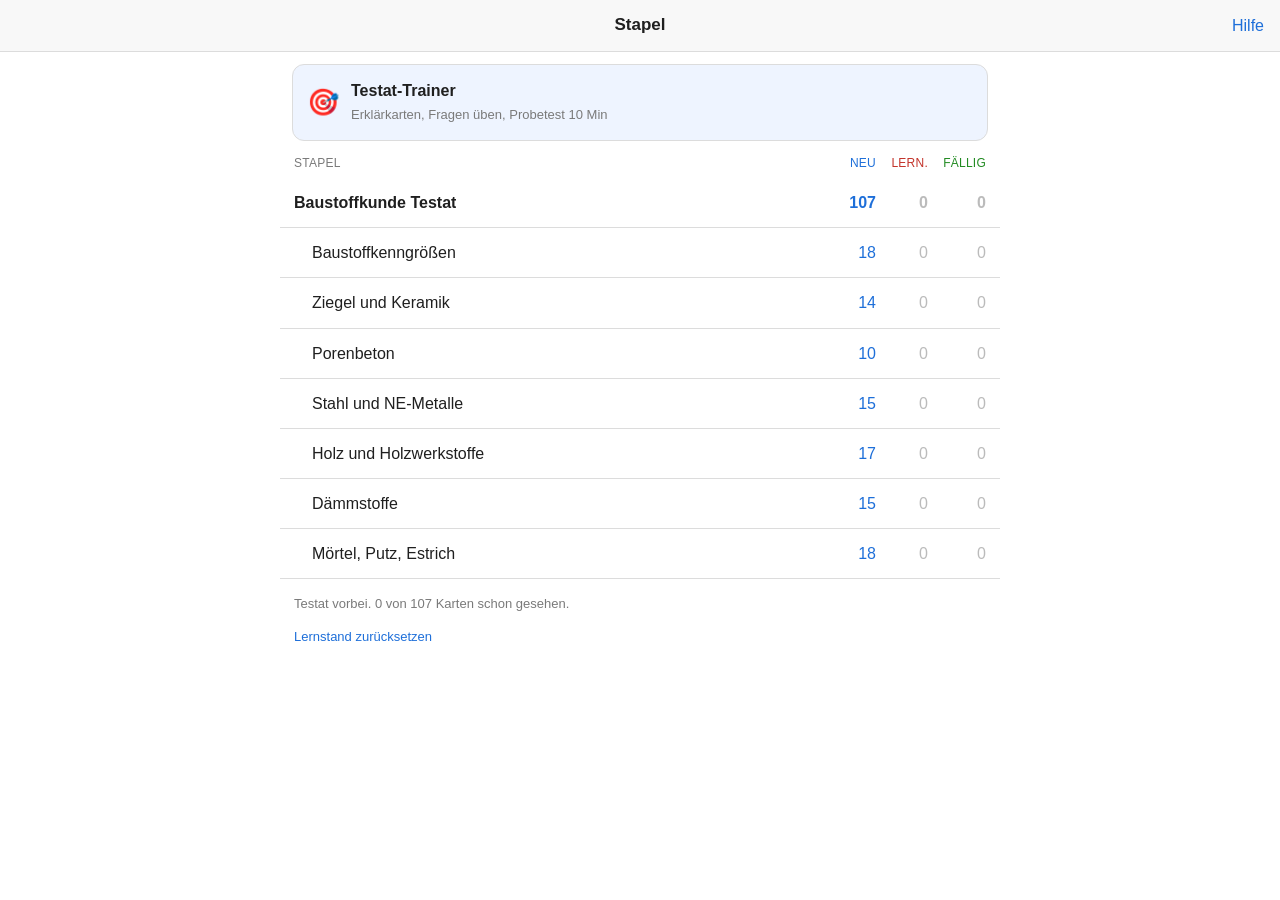
==== commit c52d9d6d: "Testat-Trainer: Erklärkarten, Fragen üben, 10-Minuten-Probetest Co-Authored-By: Claude Opus 5.5 <nor" ====
--- a/karteikarten/index.html
+++ b/karteikarten/index.html
@@ -90,6 +90,37 @@
 .fin p{color:var(--muted);margin:0 0 24px}
 .help{padding:20px}
 .help ol{padding-left:1.2em}
+/* Testat-Trainer */
+.ttb{display:flex;align-items:center;gap:12px;width:calc(100% - 24px);margin:12px 12px 4px;padding:14px;border-radius:12px;background:var(--rowsel);border:1px solid var(--line);text-align:left}
+.ttb .ic{font-size:26px}
+.ttb b{display:block;font-size:16px}
+.ttb small{color:var(--muted);font-size:13px}
+.ttmenu{padding:16px 12px;display:grid;gap:10px}
+.ttmenu .ttb{width:100%;margin:0;background:var(--row)}
+.best{color:var(--muted);font-size:14px;padding:4px 14px}
+.ex{padding:16px}
+.exc{border:1px solid var(--line);border-radius:14px;padding:18px;background:var(--row)}
+.exc .tp{font-size:12px;color:var(--muted);text-transform:uppercase;letter-spacing:.04em}
+.exc h2{margin:4px 0 12px;font-size:21px}
+.exc svg{display:block;width:100%;max-width:420px;height:auto;margin:0 auto 12px}
+.exc ul{margin:0;padding-left:1.2em;font-size:17px}
+.exc li{margin:6px 0}
+.exnav{display:flex;justify-content:space-between;align-items:center;margin-top:14px;gap:10px}
+.exnav span{color:var(--muted);font-size:14px}
+.mcq{padding:18px 16px 30px;max-width:640px;margin:0 auto;width:100%}
+.mct{display:flex;justify-content:space-between;color:var(--muted);font-size:14px;margin-bottom:10px}
+.mct b.warn{color:var(--learn)}
+.mcq h2{font-size:20px;line-height:1.35;margin:0 0 16px;font-weight:600}
+.opt{display:block;width:100%;text-align:left;padding:13px 14px;margin:0 0 8px;border-radius:10px;border:1px solid var(--btnline);background:var(--btn);font-size:16px}
+.opt.ok{border-color:var(--due);background:color-mix(in srgb,var(--due) 18%,var(--btn))}
+.opt.no{border-color:var(--learn);background:color-mix(in srgb,var(--learn) 18%,var(--btn))}
+.opt.pick{border-color:var(--new);background:color-mix(in srgb,var(--new) 15%,var(--btn))}
+.why{margin:6px 0 14px;padding:10px 12px;border-radius:10px;background:var(--rowsel);font-size:15px}
+.res{padding:24px 16px;text-align:center}
+.res .big{font-size:48px;font-weight:700;margin:6px 0}
+.res .rl{text-align:left;max-width:600px;margin:20px auto 0}
+.res .rl div{border-top:1px solid var(--line);padding:10px 0;font-size:15px}
+.res .rl small{color:var(--muted);display:block}
 </style>
 </head>
 <body>
@@ -97,6 +128,7 @@
 <section id="decks" class="view on">
   <div class="nav"><span class="nb"></span><h1>Stapel</h1><button class="nb r" id="toHelp">Hilfe</button></div>
   <div class="main">
+    <button class="ttb" id="toTT"><span class="ic">🎯</span><span><b>Testat-Trainer</b><small>Erklärkarten, Fragen üben, Probetest 10 Min</small></span></button>
     <div class="dl-head"><div>Stapel</div><span class="c-new">Neu</span><span class="c-learn">Lern.</span><span class="c-due">Fällig</span></div>
     <div id="list"></div>
     <div class="foot">
@@ -138,6 +170,30 @@
   </div>
 </section>
 
+<section id="tt" class="view">
+  <div class="nav"><button class="nb bk"><svg viewBox="0 0 24 24" fill="none" stroke="currentColor" stroke-width="2.4" stroke-linecap="round" stroke-linejoin="round"><path d="M15 18l-6-6 6-6"/></svg>Stapel</button><h1>Testat-Trainer</h1><span class="nb r"></span></div>
+  <div class="main ttmenu">
+    <button class="ttb" id="goEx"><span class="ic">💡</span><span><b>Erklärkarten</b><small>Die 7 Themen kurz mit Bild, 5 Minuten</small></span></button>
+    <button class="ttb" id="goMc"><span class="ic">🎯</span><span><b>Fragen üben</b><small>Antippen, sofort sehen ob richtig, mit Erklärung</small></span></button>
+    <button class="ttb" id="goPt"><span class="ic">⏱️</span><span><b>Probetest: 10 Minuten</b><small>10 Fragen, Zeit läuft, danach Auswertung</small></span></button>
+    <p class="best" id="best"></p>
+  </div>
+</section>
+<section id="ex" class="view">
+  <div class="nav"><button class="nb tt"><svg viewBox="0 0 24 24" fill="none" stroke="currentColor" stroke-width="2.4" stroke-linecap="round" stroke-linejoin="round"><path d="M15 18l-6-6 6-6"/></svg>Trainer</button><h1>Erklärkarten</h1><span class="nb r"></span></div>
+  <div class="main ex"><div class="exc" id="exc"></div>
+    <div class="exnav"><button class="abtn" id="exPrev" style="min-width:0">‹ Zurück</button><span id="exN"></span><button class="abtn" id="exNext" style="min-width:0">Weiter ›</button></div></div>
+</section>
+<section id="mc" class="view">
+  <div class="nav"><button class="nb tt" id="mcBack"><svg viewBox="0 0 24 24" fill="none" stroke="currentColor" stroke-width="2.4" stroke-linecap="round" stroke-linejoin="round"><path d="M15 18l-6-6 6-6"/></svg>Trainer</button><h1 id="mcTitle"></h1><span class="nb r"></span></div>
+  <div class="mcq"><div class="mct"><span id="mcInfo"></span><b id="mcTime"></b></div><h2 id="mcQ"></h2><div id="mcO"></div><div id="mcW"></div>
+    <button class="showa" id="mcNext" style="display:none">Weiter</button></div>
+</section>
+<section id="res" class="view">
+  <div class="nav"><button class="nb tt"><svg viewBox="0 0 24 24" fill="none" stroke="currentColor" stroke-width="2.4" stroke-linecap="round" stroke-linejoin="round"><path d="M15 18l-6-6 6-6"/></svg>Trainer</button><h1>Auswertung</h1><span class="nb r"></span></div>
+  <div class="main res"><div id="rEm" style="font-size:44px"></div><div class="big" id="rPct"></div><p id="rTxt"></p>
+    <button class="abtn" id="rAgain">Neuer Probetest</button><div class="rl" id="rList"></div></div>
+</section>
 <section id="help" class="view">
   <div class="nav"><button class="nb" id="hBack"><svg viewBox="0 0 24 24" fill="none" stroke="currentColor" stroke-width="2.4" stroke-linecap="round" stroke-linejoin="round"><path d="M15 18l-6-6 6-6"/></svg>Stapel</button><h1>Hilfe</h1><span class="nb r"></span></div>
   <div class="main help">
@@ -304,6 +360,97 @@
   else if (answered && ["1", "2", "3", "4"].includes(e.key)) rate(+e.key - 1);
 });
 document.addEventListener("visibilitychange", () => { if (!document.hidden && $("#decks").classList.contains("on")) renderDecks(); });
+// ---------- Testat-Trainer ----------
+const MC = [["Kenngrößen", "Welche Dichte bezieht sich auf das Volumen OHNE Poren?", ["Reindichte", "Rohdichte", "Schüttdichte", "Trockendichte"], "Reindichte = nur Feststoff, Rohdichte = mit Poren."], ["Kenngrößen", "Ein Baustoff bekommt mehr Poren. Was passiert?", ["Er dämmt besser, wird aber weniger fest", "Er dämmt schlechter und wird fester", "Er wird schwerer", "Nichts ändert sich"], "Poren = ruhende Luft: gute Dämmung, aber weniger Festigkeit."], ["Kenngrößen", "Was ist die hygroskopische Ausgleichsfeuchte?", ["Feuchte, die ein Baustoff aus der Luft aufnimmt, bis Gleichgewicht herrscht", "Maximale Wassermenge nach Wasserlagerung", "Feuchte nach dem Trocknen bei 105 °C", "Wasser, das kapillar aufsteigt"], "Gleichgewicht mit dem Raumklima, nur aus Wasserdampf."], ["Kenngrößen", "Steigende Rohdichte: Was macht die Wärmeleitfähigkeit?", ["Sie nimmt zu", "Sie nimmt ab", "Sie bleibt gleich", "Sie wird null"], "Dichter = weniger Luft = leitet Wärme besser."], ["Kenngrößen", "Ein hoher sd-Wert bedeutet …", ["dampfdicht", "diffusionsoffen", "gut wärmedämmend", "wasserabweisend"], "sd = μ · d. Groß = viel Widerstand gegen Wasserdampf."], ["Kenngrößen", "Becherverfahren: Die Probe verliert stark an Gewicht. Der sd-Wert ist …", ["niedrig", "hoch", "unendlich", "nicht bestimmbar"], "Viel Dampf geht durch = diffusionsoffen = niedriger sd-Wert."], ["Kenngrößen", "Durchfeuchtungsgrad = …", ["Feuchtegehalt / Sättigungsfeuchte", "Sättigungsfeuchte / Feuchtegehalt", "Rohdichte / Reindichte", "Masse feucht / Masse trocken"], "Wie voll die Poren gerade sind."], ["Kenngrößen", "Was schädigt Naturstein NICHT typischerweise?", ["Lagerung im Trockenen", "Frost-Tau-Wechsel", "Salze", "Saurer Regen"], "Frost, Salze und saure Luftschadstoffe sind die Klassiker."], ["Kenngrößen", "Holz ist anisotrop. Das heißt …", ["längs zur Faser fest, quer deutlich schwächer", "in alle Richtungen gleich fest", "nur quer belastbar", "nicht brennbar"], "Anisotrop = richtungsabhängig."], ["Kenngrößen", "Welche Verformung ist lastUNabhängig?", ["Schwinden", "Kriechen", "Elastische Verformung", "Plastische Verformung"], "Schwinden kommt von Feuchteabgabe, nicht von Last."], ["Ziegel", "Über der Sintergrenze gebrannte Keramik ist …", ["dicht, fest, dunkler", "porös, hell, saugend", "leicht und gut dämmend", "wasserlöslich"], "Sintern schließt die Poren."], ["Ziegel", "Ein Klinker wird …", ["über der Sintergrenze gebrannt", "unter der Sintergrenze gebrannt", "gar nicht gebrannt", "im Autoklaven gehärtet"], "Klinker = Sinterzeug, sehr dicht."], ["Ziegel", "Wie wurden Ziegel wärmedämmend?", ["Porosierung und Lochung", "Mehr Ton und höhere Brenntemperatur", "Glasur außen", "Stahleinlagen"], "Ausbrennstoffe erzeugen Poren, Lochung schafft Luftkammern."], ["Ziegel", "Irdengut ist …", ["porös, unter der Sintergrenze gebrannt", "dicht gesintert", "Porzellan", "ungebrannter Lehm"], "Irdengut = porös (z. B. Mauerziegel), Sinterzeug = dicht."], ["Ziegel", "Warum können Planziegel mit Dünnbettmörtel vermauert werden?", ["Sie sind plan geschliffen und maßgenau", "Sie sind besonders leicht", "Sie saugen kein Wasser", "Sie sind glasiert"], "Die Fuge muss keine Toleranzen mehr ausgleichen."], ["Ziegel", "Schnelltest, ob ein Fassadenstein saugend ist?", ["Wassertropfen drauf: zieht er ein?", "Mit dem Hammer klopfen", "Wiegen", "Mit Magnet testen"], "Zieht ein = saugend, perlt ab = nicht saugend."], ["Ziegel", "Welche Kenngröße beschreibt die Rutschsicherheit von Fliesen?", ["R-Gruppe (barfuß A/B/C)", "Abriebklasse", "Rohdichteklasse", "Festigkeitsklasse"], "R 9 bis R 13, ermittelt auf der schiefen Ebene."], ["Ziegel", "Welche Kenngröße beschreibt den Verschleiß der Fliesenoberfläche?", ["Abriebklasse", "R-Gruppe", "sd-Wert", "Wärmeleitgruppe"], "Vor allem bei glasierten Fliesen wichtig."], ["Ziegel", "Womit beeinflusst man die Farbe von Ziegeln NICHT?", ["Mörtelart beim Vermauern", "Brenntemperatur", "Rohstoff (z. B. Eisenoxid)", "Glasur/Engobe"], "Farbe kommt aus Rohstoff, Brand und Oberfläche."], ["Porenbeton", "Womit treibt Porenbeton auf?", ["Aluminium (bildet Wasserstoff)", "Hefe", "Luftporenbildner im Zement", "Styroporkugeln"], "Aluminium reagiert, Wasserstoff bildet die Poren."], ["Porenbeton", "Worin wird Porenbeton gehärtet?", ["Im Autoklaven unter Dampfdruck", "Im Brennofen über der Sintergrenze", "An der Luft über Wochen", "Unter Wasser"], "Dampfdruck + Hitze = Härten."], ["Porenbeton", "„PP2 – 0,35“: Was ist 0,35?", ["Rohdichteklasse", "Festigkeitsklasse", "Wärmeleitfähigkeit", "Steinhöhe"], "PP = Planstein, 2 = Festigkeitsklasse, 0,35 = Rohdichteklasse."], ["Porenbeton", "Vorteil von Porenbeton gegenüber Kalksandstein?", ["Bessere Wärmedämmung", "Höhere Druckfestigkeit", "Besserer Schallschutz", "Mehr Wärmespeicher"], "Viele Poren = gute Dämmung, aber weniger fest und leiser."], ["Porenbeton", "Warum mineralisches WDVS statt Styropor?", ["Nicht brennbar und diffusionsoffen", "Billiger", "Dämmt besser", "Leichter"], "Brandschutz und Feuchteverhalten sprechen dafür."], ["Porenbeton", "Ein System-Baustoff ist …", ["ein Haus aus einem aufeinander abgestimmten Produktsystem", "ein Baustoff mit Prüfzeichen", "ein Stein mit Dämmfüllung", "ein Fertigteilhaus aus Beton"], "Steine, Stürze, Decken, Mörtel, Putz passen zusammen."], ["Stahl", "Was unterscheidet Stahl von Gusseisen?", ["Der Kohlenstoffgehalt", "Der Chromgehalt", "Die Farbe", "Der Schmelzpunkt von Zink"], "Stahl < ca. 2 % C (zäh), Gusseisen > 2 % C (spröde)."], ["Stahl", "Was ist passiver Korrosionsschutz?", ["Verzinken oder Beschichten", "Opferanode", "Edelstahl verwenden", "Fremdstrom anlegen"], "Passiv = Stahl vom Medium trennen."], ["Stahl", "Was ist aktiver Korrosionsschutz?", ["Opferanode (kathodischer Schutz)", "Anstrich", "Kunststoffummantelung", "Betondeckung"], "Aktiv = in den Korrosionsvorgang eingreifen."], ["Stahl", "Welches Element macht Stahl vor allem nichtrostend?", ["Chrom", "Kohlenstoff", "Schwefel", "Blei"], "Chrom bildet eine dichte Passivschicht."], ["Stahl", "Wie erhöht man den Feuerwiderstand von Stahl?", ["Brandschutzverkleidung oder dämmschichtbildender Anstrich", "Verzinken", "Dünnere Profile", "Höherer Kohlenstoffgehalt"], "Stahl verliert bei Hitze schnell Festigkeit."], ["Stahl", "Welches Metall bildet eine grüne Patina?", ["Kupfer", "Aluminium", "Zink", "Stahl"], "Zink und Aluminium bilden graue Schichten."], ["Stahl", "Was ist ein Nachteil von Stahl?", ["Korrosion und Festigkeitsverlust im Brand", "Geringe Festigkeit", "Nicht recycelbar", "Schwer zu montieren"], "Darum Korrosions- und Brandschutz."], ["Stahl", "Eine Legierung ist …", ["ein Metall, mit anderen Elementen zusammengeschmolzen", "ein Metall mit Anstrich", "eine Schweißnaht", "ein reines Metall"], "Beispiel: Stahl = Eisen + Kohlenstoff."], ["Holz", "Dielen mit 16 % kommen in einen geheizten Raum. Was passiert?", ["Sie schwinden", "Sie quellen", "Nichts", "Sie werden fester"], "Geheizt ist die Ausgleichsfeuchte niedriger (ca. 9 %)."], ["Holz", "In welche Richtung schwindet Holz am stärksten?", ["Tangential", "Radial", "Axial", "Überall gleich"], "axial : radial : tangential ≈ 1 : 10 : 20."], ["Holz", "Was ist typisch für Splintholz?", ["Außen, heller, wenig dauerhaft", "Innen, dunkel, sehr dauerhaft", "Besonders hart", "Ohne Wasser"], "Kernholz ist innen und dauerhafter."], ["Holz", "Eichenparkett (A-Sortierung) mit sehr hellen Lamellen. Was tun?", ["Splintholz → reklamieren, nicht verlegen", "Einfach verlegen", "Dunkel beizen", "Hell nach oben legen"], "Einbau würde als Abnahme gelten."], ["Holz", "Bestes Holz für eine Terrasse?", ["Robinie oder Eiche (dauerhaftes Kernholz)", "Buche", "Fichten-Splintholz", "Spanplatte"], "Hohe Dauerhaftigkeitsklasse wegen Feuchte und Pilzen."], ["Holz", "Wie schützt man eine Holzstütze außen?", ["Auf Stahlfuß mit Abstand zum Boden", "Direkt einbetonieren", "In die Erde stellen", "Mit Folie umwickeln"], "Spritzwasser fernhalten, Hirnholz abtrocknen lassen."], ["Holz", "Welche Platte nimmt man zur Aussteifung im Holzrahmenbau?", ["OSB-Platte", "Hartfaserplatte", "Holzfaserdämmplatte", "Furnier"], "Hartfaser = z. B. Schrankrückwand."], ["Holz", "Kein Sortierkriterium für Bauschnittholz ist …", ["die Holzfarbe allein", "Äste", "Risse", "Faserneigung"], "Äste, Risse, Faserneigung, Baumkante, Krümmung."], ["Dämmstoffe", "λ 0,040 oder WLG 030: Was dämmt besser?", ["WLG 030", "λ 0,040", "beide gleich", "kommt auf die Farbe an"], "WLG 030 = λ 0,030. Kleiner = besser."], ["Dämmstoffe", "Dämmstoff ist nass geworden. Warum austauschen?", ["Wasser leitet Wärme viel besser als Luft", "Er wird zu schwer für die Wand", "Er riecht", "Er wird brennbar"], "Dämmwirkung bricht ein, dazu Schimmelgefahr."], ["Dämmstoffe", "Warum wählt man bewusst einen Dämmstoff mit höherer Dichte?", ["Sommerlicher Hitzeschutz und Schallschutz", "Er ist immer billiger", "Er dämmt immer besser", "Er ist leichter"], "Masse speichert Wärme und dämpft Schall."], ["Dämmstoffe", "Nachteil nachwachsender Dämmstoffe?", ["Brennbar und feuchteempfindlich", "Schlechte Ökobilanz", "Kein Wärmespeicher", "Nicht diffusionsoffen"], "Vorteile: ökologisch, feuchteregulierend, speichern Wärme."], ["Dämmstoffe", "Voruntersuchung bei Putzfassade vor Hohlraumdämmung?", ["sd-Wert des Putzes prüfen", "Ziegelfarbe prüfen", "Dachneigung messen", "Fensterhöhe messen"], "Putz darf nicht zu dampfdicht sein."], ["Mörtel", "Die Putzregel lautet …", ["weich auf hart: außen weniger fest", "hart auf weich: außen fester", "alle Lagen gleich hart", "außen immer am dicksten"], "Sonst reißt oder platzt der Oberputz ab."], ["Mörtel", "Welches ist KEIN mineralisches Bindemittel?", ["Kunstharz", "Zement", "Kalk", "Gips"], "Mineralisch: Zement, Kalk, Gips, Magnesia."], ["Mörtel", "Was macht ein Sanierputz?", ["Lagert Salze im Putz ein, Oberfläche bleibt trocken", "Dichtet die Wand komplett ab", "Entfernt die Feuchteursache", "Dämmt wie Styropor"], "Nachteil: irgendwann voll, Ursache bleibt."], ["Mörtel", "Üblicher Estrich im Mehrfamilienhaus?", ["Schwimmender Estrich mit Randdämmstreifen", "Verbundestrich", "Estrich ohne Dämmung", "Gussasphalt im Wohnzimmer"], "Trittschalldämmung, Folie, Estrich, Randstreifen."], ["Mörtel", "Warum eine Fuge im Estrich an der Tür?", ["Sonst Risse durch Schwinden und Schallübertragung", "Damit Wasser abläuft", "Wegen der Optik", "Damit die Tür schließt"], "Im schmalen Durchgang sammeln sich Spannungen."], ["Mörtel", "Welche Aufgabe hat Fugenmörtel in der Fassade NICHT?", ["Wärmedämmung der Wand", "Schlagregenschutz", "Kraftübertragung", "Optik"], "Fugenmörtel schützt, überträgt Kräfte und gestaltet."]], EX = [["Poren sind der Schlüssel", "Kenngrößen", ["Mehr Poren = mehr ruhende Luft = **dämmt besser**", "Aber: **weniger fest**, weniger Schallschutz, weniger Wärmespeicher", "Dicht = fest, schwer, leitet Wärme gut"], "poren"], ["Sintergrenze", "Ziegel", ["Unter der Grenze gebrannt: **porös**, hell, saugt (Mauerziegel)", "Über der Grenze gebrannt: **dicht**, dunkel, fest (Klinker)", "Sintern = Teile schmelzen und schließen die Poren"], "sinter"], ["Porenbeton in 4 Schritten", "Porenbeton", ["**Mischen**: Sand, Kalk, Zement, Wasser, Aluminium", "**Auftreiben**: Aluminium bildet Wasserstoff → Poren", "**Schneiden** mit Drähten → maßgenau", "**Autoklav**: unter Dampfdruck härten"], "porenbeton"], ["Korrosionsschutz", "Stahl", ["**Aktiv**: in den Vorgang eingreifen (Legierung, Opferanode, Wasser ablaufen lassen)", "**Passiv**: Stahl abschirmen (Verzinken, Anstrich, Betondeckung)", "Stahl < 2 % Kohlenstoff = zäh, Gusseisen > 2 % = spröde"], "stahl"], ["Holz arbeitet", "Holz", ["Holz nimmt Feuchte aus der Luft auf und gibt sie ab", "Schwinden: axial 1 : radial 10 : **tangential 20**", "Seitenbrett: die vom Kern abgewandte Seite wird **hohl**", "Kernholz innen = dauerhaft, Splint außen = anfällig"], "holz"], ["Dämmen in einem Satz", "Dämmstoffe", ["Ruhende Luft dämmt → **kleines λ = besser**", "Nass = Dämmung weg → austauschen", "Schwere Dämmstoffe: Sommer-Hitzeschutz + Schallschutz"], "daemm"], ["Putz und Estrich", "Mörtel", ["Putzregel: **weich auf hart**", "Schwimmender Estrich: Decke → Dämmung → Folie → Estrich", "**Randdämmstreifen** + Fuge an der Tür gegen Risse und Schall"], "estrich"]];
+const SVG = {
+ poren:`<svg viewBox="0 0 320 120"><rect x="10" y="20" width="130" height="80" rx="8" fill="none" stroke="currentColor" stroke-width="2"/><g fill="var(--new)" opacity=".6">${[[30,40],[60,55],[95,38],[120,70],[45,80],[80,85],[110,50],[70,30]].map(([x,y])=>`<circle cx="${x}" cy="${y}" r="9"/>`).join("")}</g><text x="75" y="115" font-size="12" text-anchor="middle" fill="currentColor">viele Poren: dämmt ✓ fest ✗</text><rect x="180" y="20" width="130" height="80" rx="8" fill="var(--muted)" opacity=".35" stroke="currentColor" stroke-width="2"/><circle cx="220" cy="55" r="4" fill="var(--new)"/><circle cx="270" cy="70" r="3" fill="var(--new)"/><text x="245" y="115" font-size="12" text-anchor="middle" fill="currentColor">dicht: fest ✓ dämmt ✗</text></svg>`,
+ sinter:`<svg viewBox="0 0 320 130"><line x1="20" y1="60" x2="300" y2="60" stroke="var(--learn)" stroke-width="2" stroke-dasharray="6 4"/><text x="300" y="54" font-size="11" text-anchor="end" fill="var(--learn)">Sintergrenze</text><rect x="40" y="70" width="100" height="45" rx="5" fill="#d9915f"/>${[[55,85],[80,100],[105,82],[125,102],[70,92]].map(([x,y])=>`<circle cx="${x}" cy="${y}" r="5" fill="#fff" opacity=".8"/>`).join("")}<text x="90" y="128" font-size="12" text-anchor="middle" fill="currentColor">Mauerziegel (porös)</text><rect x="180" y="10" width="100" height="45" rx="5" fill="#7a3522"/><text x="230" y="38" font-size="12" text-anchor="middle" fill="#fff">dicht</text><text x="230" y="128" font-size="12" text-anchor="middle" fill="currentColor">↑ Klinker (gesintert)</text><text x="230" y="110" font-size="22" text-anchor="middle" fill="currentColor">↑</text></svg>`,
+ porenbeton:`<svg viewBox="0 0 320 90">${["Mischen","Auftreiben","Schneiden","Autoklav"].map((t,i)=>`<rect x="${8+i*78}" y="20" width="68" height="44" rx="8" fill="var(--rowsel)" stroke="currentColor"/><text x="${42+i*78}" y="47" font-size="11.5" text-anchor="middle" fill="currentColor">${t}</text>${i<3?`<text x="${80+i*78}" y="48" font-size="14" fill="currentColor">›</text>`:""}`).join("")}</svg>`,
+ stahl:`<svg viewBox="0 0 320 110"><rect x="20" y="40" width="120" height="30" fill="#8a96a3"/><rect x="16" y="34" width="128" height="6" fill="var(--due)"/><rect x="16" y="70" width="128" height="6" fill="var(--due)"/><text x="80" y="100" font-size="12" text-anchor="middle" fill="currentColor">passiv: Schicht drum (Zink, Lack)</text><rect x="180" y="40" width="80" height="30" fill="#8a96a3"/><rect x="270" y="45" width="30" height="20" fill="var(--learn)"/><line x1="260" y1="55" x2="270" y2="55" stroke="currentColor" stroke-width="2"/><text x="240" y="100" font-size="12" text-anchor="middle" fill="currentColor">aktiv: Opferanode rostet statt Stahl</text></svg>`,
+ holz:`<svg viewBox="0 0 320 130"><g fill="none" stroke="#b07a45" stroke-width="2">${[20,35,50,65].map(r=>`<circle cx="80" cy="70" r="${r}"/>`).join("")}</g><line x1="80" y1="70" x2="80" y2="5" stroke="var(--new)" stroke-width="2"/><text x="86" y="20" font-size="11" fill="var(--new)">radial 10</text><path d="M135 70 A65 65 0 0 0 125 30" fill="none" stroke="var(--learn)" stroke-width="3"/><text x="140" y="45" font-size="11" fill="var(--learn)">tangential 20</text><path d="M200 50 Q250 70 300 50 L300 80 Q250 100 200 80 Z" fill="#d8b07c" stroke="#8a5a2b"/><text x="250" y="115" font-size="11" text-anchor="middle" fill="currentColor">Seitenbrett schüsselt</text></svg>`,
+ daemm:`<svg viewBox="0 0 320 100"><rect x="20" y="20" width="40" height="60" fill="#c55"/><rect x="60" y="20" width="60" height="60" fill="#f3d36b"/><rect x="120" y="20" width="20" height="60" fill="#aaa"/><text x="10" y="55" font-size="18" fill="var(--learn)">🔥</text><text x="80" y="95" font-size="12" text-anchor="middle" fill="currentColor">Dämmung bremst Wärme</text><text x="230" y="45" font-size="13" text-anchor="middle" fill="currentColor">λ klein = gut</text><text x="230" y="68" font-size="13" text-anchor="middle" fill="currentColor">030 besser als 040</text></svg>`,
+ estrich:`<svg viewBox="0 0 320 130"><rect x="30" y="100" width="260" height="22" fill="#9aa0a6"/><text x="160" y="116" font-size="11" text-anchor="middle" fill="#fff">Rohdecke</text><rect x="40" y="78" width="240" height="22" fill="#f3d36b"/><text x="160" y="93" font-size="11" text-anchor="middle" fill="#333">Trittschalldämmung</text><rect x="40" y="74" width="240" height="4" fill="var(--new)"/><rect x="40" y="46" width="240" height="28" fill="#c9c3b8"/><text x="160" y="64" font-size="11" text-anchor="middle" fill="#333">Estrich</text><rect x="40" y="38" width="240" height="8" fill="#b07a45"/><rect x="22" y="10" width="8" height="112" fill="#777"/><rect x="290" y="10" width="8" height="112" fill="#777"/><rect x="31" y="38" width="8" height="62" fill="var(--learn)"/><rect x="281" y="38" width="8" height="62" fill="var(--learn)"/><text x="160" y="30" font-size="11" text-anchor="middle" fill="var(--learn)">rot = Randdämmstreifen</text></svg>`
+};
+const TKEY = "bkkarten-test-v1";
+let T = (() => { try { return JSON.parse(localStorage.getItem(TKEY)) || {}; } catch (e) { return {}; } })();
+const tsave = () => { try { localStorage.setItem(TKEY, JSON.stringify(T)); } catch (e) {} };
+function renderTT() {
+  const h = T.hist || [];
+  $("#best").textContent = h.length ? `Probetests: ${h.length} · bester: ${Math.max(...h)} % · letzter: ${h[h.length - 1]} %` : "Noch kein Probetest gemacht. Ab 60 % bist du gut dabei.";
+  show("tt");
+}
+document.querySelectorAll(".nb.bk").forEach(b => b.onclick = home);
+document.querySelectorAll(".nb.tt").forEach(b => b.onclick = () => { stopTimer(); renderTT(); });
+$("#toTT").onclick = renderTT;
+let exI = 0;
+function renderEx() {
+  const e = EX[exI];
+  $("#exc").innerHTML = `<div class="tp">${esc(e[1])}</div><h2>${esc(e[0])}</h2>${SVG[e[3]] || ""}<ul>${e[2].map(x => "<li>" + md(x) + "</li>").join("")}</ul>`;
+  $("#exN").textContent = `${exI + 1} / ${EX.length}`;
+  $("#exPrev").disabled = exI === 0; $("#exNext").textContent = exI === EX.length - 1 ? "Zum Quiz ›" : "Weiter ›";
+}
+$("#goEx").onclick = () => { exI = 0; renderEx(); show("ex"); };
+$("#exPrev").onclick = () => { if (exI > 0) { exI--; renderEx(); } };
+$("#exNext").onclick = () => { if (exI < EX.length - 1) { exI++; renderEx(); } else startMc(false); };
+
+let M = null, timer = null;
+function stopTimer() { if (timer) { clearInterval(timer); timer = null; } }
+function pickTest() {
+  const by = {}; MC.forEach((q, i) => (by[q[0]] = by[q[0]] || []).push(i));
+  const topics = shuffle(Object.keys(by)); const out = [];
+  topics.forEach(t => out.push(shuffle(by[t].slice())[0]));
+  const rest = shuffle(MC.map((_, i) => i).filter(i => !out.includes(i)));
+  return shuffle(out.concat(rest.slice(0, 10 - out.length)));
+}
+function startMc(test) {
+  stopTimer();
+  M = { test, list: test ? pickTest() : shuffle(MC.map((_, i) => i)), i: 0, ans: [], end: Date.now() + 600000 };
+  $("#mcTitle").textContent = test ? "Probetest" : "Fragen üben";
+  show("mc"); mcShow();
+  if (test) { tick(); timer = setInterval(tick, 1000); } else $("#mcTime").textContent = "";
+}
+function tick() {
+  const s = Math.max(0, Math.round((M.end - Date.now()) / 1000));
+  $("#mcTime").textContent = `⏱ ${Math.floor(s / 60)}:${String(s % 60).padStart(2, "0")}`;
+  $("#mcTime").className = s < 60 ? "warn" : "";
+  if (!s) mcFinish();
+}
+function mcShow() {
+  if (M.i >= M.list.length) { if (M.test) return mcFinish(); M.list = shuffle(MC.map((_, i) => i)); M.i = 0; }
+  const q = MC[M.list[M.i]];
+  const ok = M.ans.filter(a => a.ok).length;
+  $("#mcInfo").textContent = M.test ? `Frage ${M.i + 1} von ${M.list.length}` : `${q[0]} · ${ok} von ${M.ans.length} richtig`;
+  $("#mcQ").textContent = q[1];
+  const order = shuffle([0, 1, 2, 3]);
+  $("#mcO").innerHTML = order.map(k => `<button class="opt" data-k="${k}">${esc(q[2][k])}</button>`).join("");
+  $("#mcW").innerHTML = ""; $("#mcNext").style.display = "none";
+  document.querySelectorAll("#mcO .opt").forEach(b => b.onclick = () => mcPick(+b.dataset.k, b));
+}
+function mcPick(k, btn) {
+  if ($("#mcNext").style.display !== "none" || (M.test && btn.classList.contains("pick"))) return;
+  const qi = M.list[M.i], q = MC[qi];
+  M.ans.push({ qi, k, ok: k === 0 });
+  if (M.test) { btn.classList.add("pick"); setTimeout(() => { M.i++; mcShow(); }, 250); return; }
+  document.querySelectorAll("#mcO .opt").forEach(b => { const kk = +b.dataset.k; if (kk === 0) b.classList.add("ok"); else if (kk === k) b.classList.add("no"); });
+  $("#mcW").innerHTML = `<div class="why">${k === 0 ? "✅ Richtig! " : "❌ Leider falsch. "}${esc(q[3])}</div>`;
+  $("#mcNext").style.display = "";
+}
+$("#mcNext").onclick = () => { M.i++; mcShow(); };
+$("#goMc").onclick = () => startMc(false);
+$("#goPt").onclick = () => startMc(true);
+$("#rAgain").onclick = () => startMc(true);
+function mcFinish() {
+  stopTimer();
+  const n = M.list.length, ok = M.ans.filter(a => a.ok).length, pct = Math.round(100 * ok / n);
+  T.hist = (T.hist || []).concat(pct).slice(-30); tsave();
+  $("#rEm").textContent = pct >= 80 ? "🏆" : pct >= 60 ? "👍" : "💪";
+  $("#rPct").textContent = pct + " %";
+  $("#rTxt").textContent = `${ok} von ${n} richtig. ` + (pct >= 80 ? "Super, das sitzt!" : pct >= 60 ? "Gut! Schau dir die falschen unten noch mal an." : "Noch nicht ganz. Geh die Erklärkarten durch und versuch es nochmal.");
+  const wrong = M.list.map(qi => ({ qi, a: M.ans.find(x => x.qi === qi) })).filter(x => !x.a || !x.a.ok);
+  $("#rList").innerHTML = wrong.length ? "<b>Das solltest du dir noch anschauen:</b>" + wrong.map(w => { const q = MC[w.qi]; return `<div>${esc(q[1])}<small>${w.a ? "Deine Antwort: " + esc(q[2][w.a.k]) + " · " : "Nicht beantwortet · "}Richtig: <b>${esc(q[2][0])}</b></small></div>`; }).join("") : "";
+  show("res");
+}
+
 renderDecks();
 if ("serviceWorker" in navigator) navigator.serviceWorker.register("sw.js").catch(() => {});
 </script>
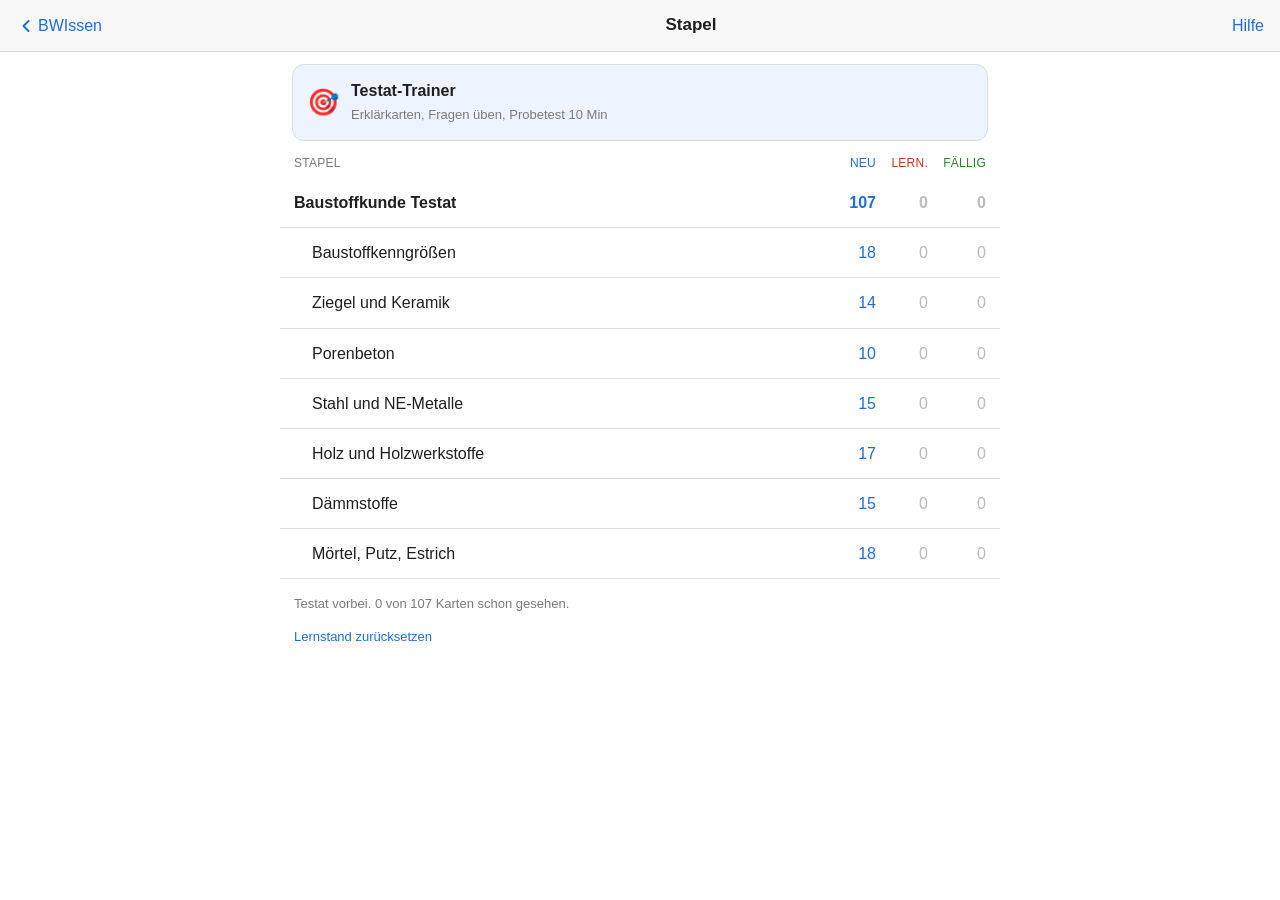
==== commit 16f21b99: "BWIssen: Kachel BK-Testat führt zu Karteikarten und Testat-Trainer Neuer MODULES-Eintrag (Datei kart" ====
--- a/karteikarten/index.html
+++ b/karteikarten/index.html
@@ -126,7 +126,7 @@
 <body>
 
 <section id="decks" class="view on">
-  <div class="nav"><span class="nb"></span><h1>Stapel</h1><button class="nb r" id="toHelp">Hilfe</button></div>
+  <div class="nav"><button class="nb" id="appback" hidden><svg viewBox="0 0 24 24" fill="none" stroke="currentColor" stroke-width="2.4" stroke-linecap="round" stroke-linejoin="round"><path d="M15 18l-6-6 6-6"/></svg>BWIssen</button><span class="nb" id="appsp"></span><h1>Stapel</h1><button class="nb r" id="toHelp">Hilfe</button></div>
   <div class="main">
     <button class="ttb" id="toTT"><span class="ic">🎯</span><span><b>Testat-Trainer</b><small>Erklärkarten, Fragen üben, Probetest 10 Min</small></span></button>
     <div class="dl-head"><div>Stapel</div><span class="c-new">Neu</span><span class="c-learn">Lern.</span><span class="c-due">Fällig</span></div>
@@ -451,6 +451,7 @@
   show("res");
 }
 
+if (window.parent !== window) { $("#appback").hidden = false; $("#appsp").hidden = true; $("#appback").onclick = () => parent.postMessage({ lernapp: "home" }, "*"); }
 renderDecks();
 if ("serviceWorker" in navigator) navigator.serviceWorker.register("sw.js").catch(() => {});
 </script>
